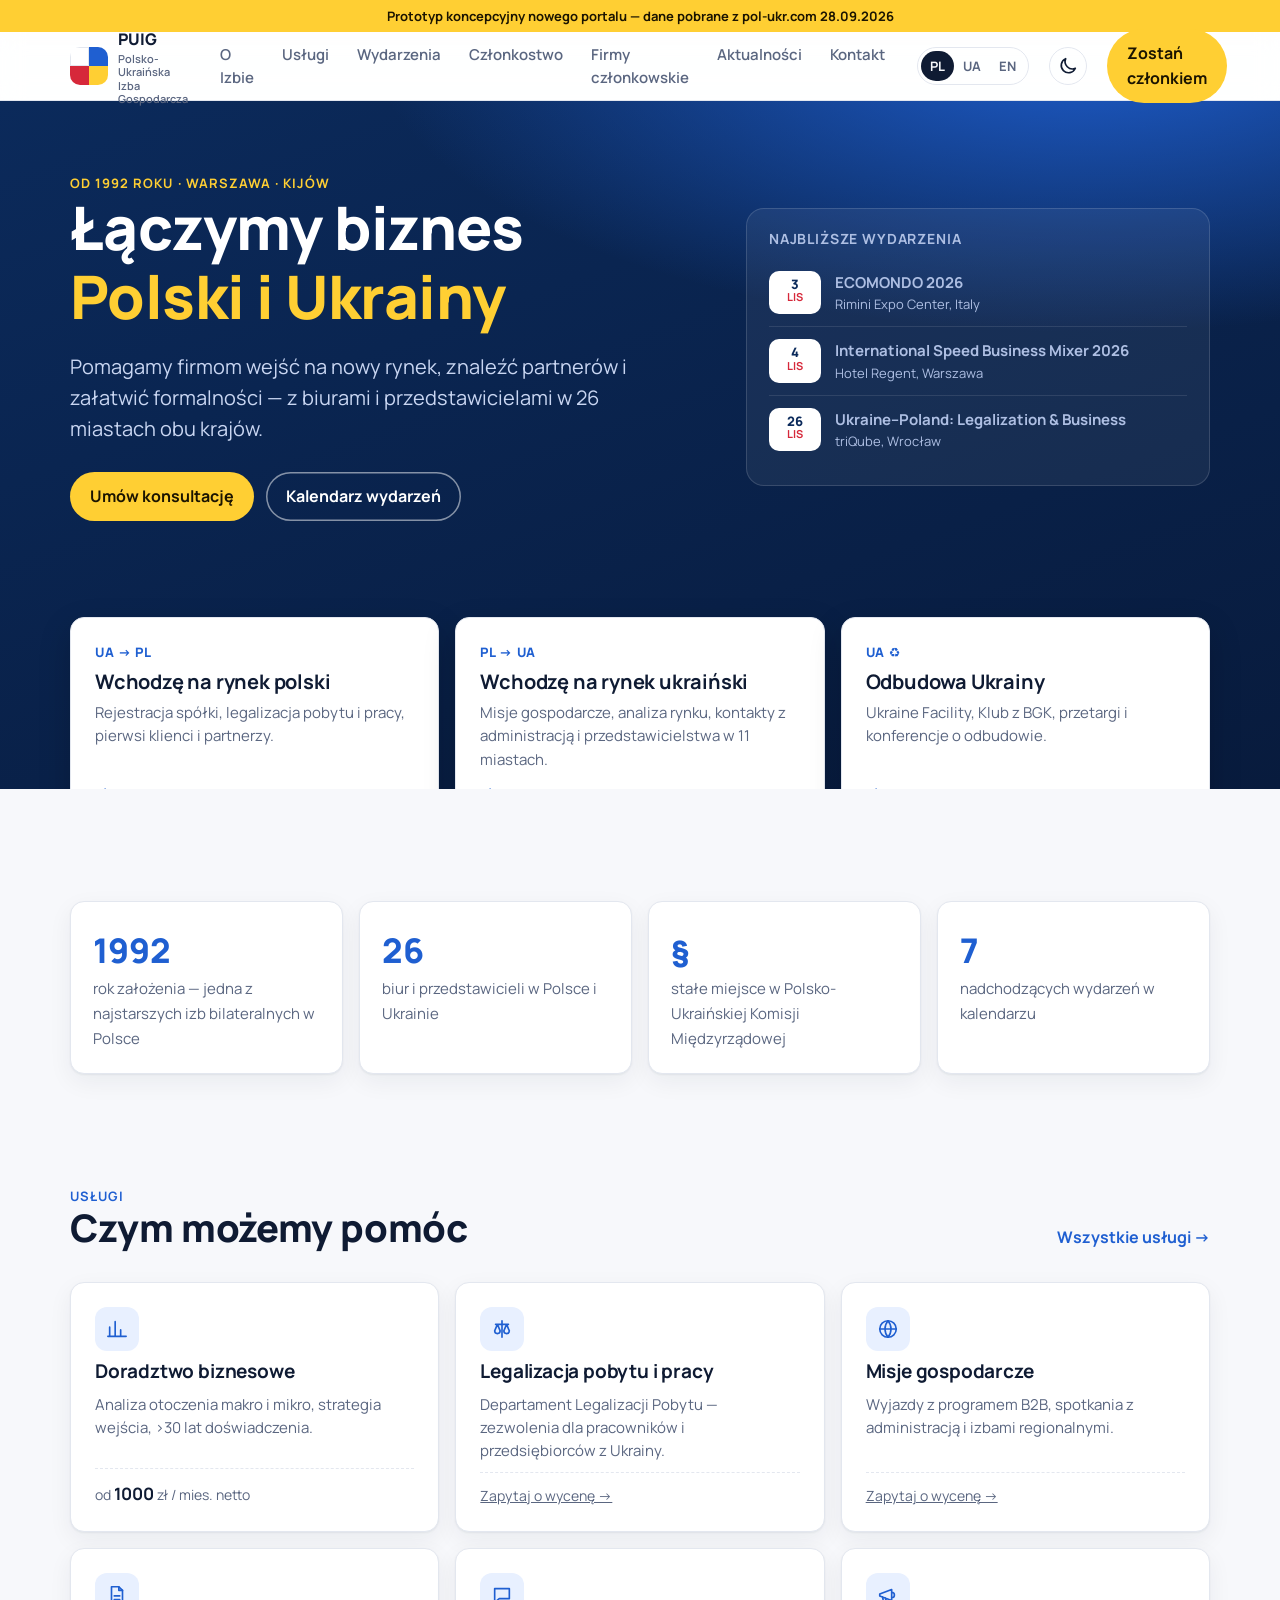
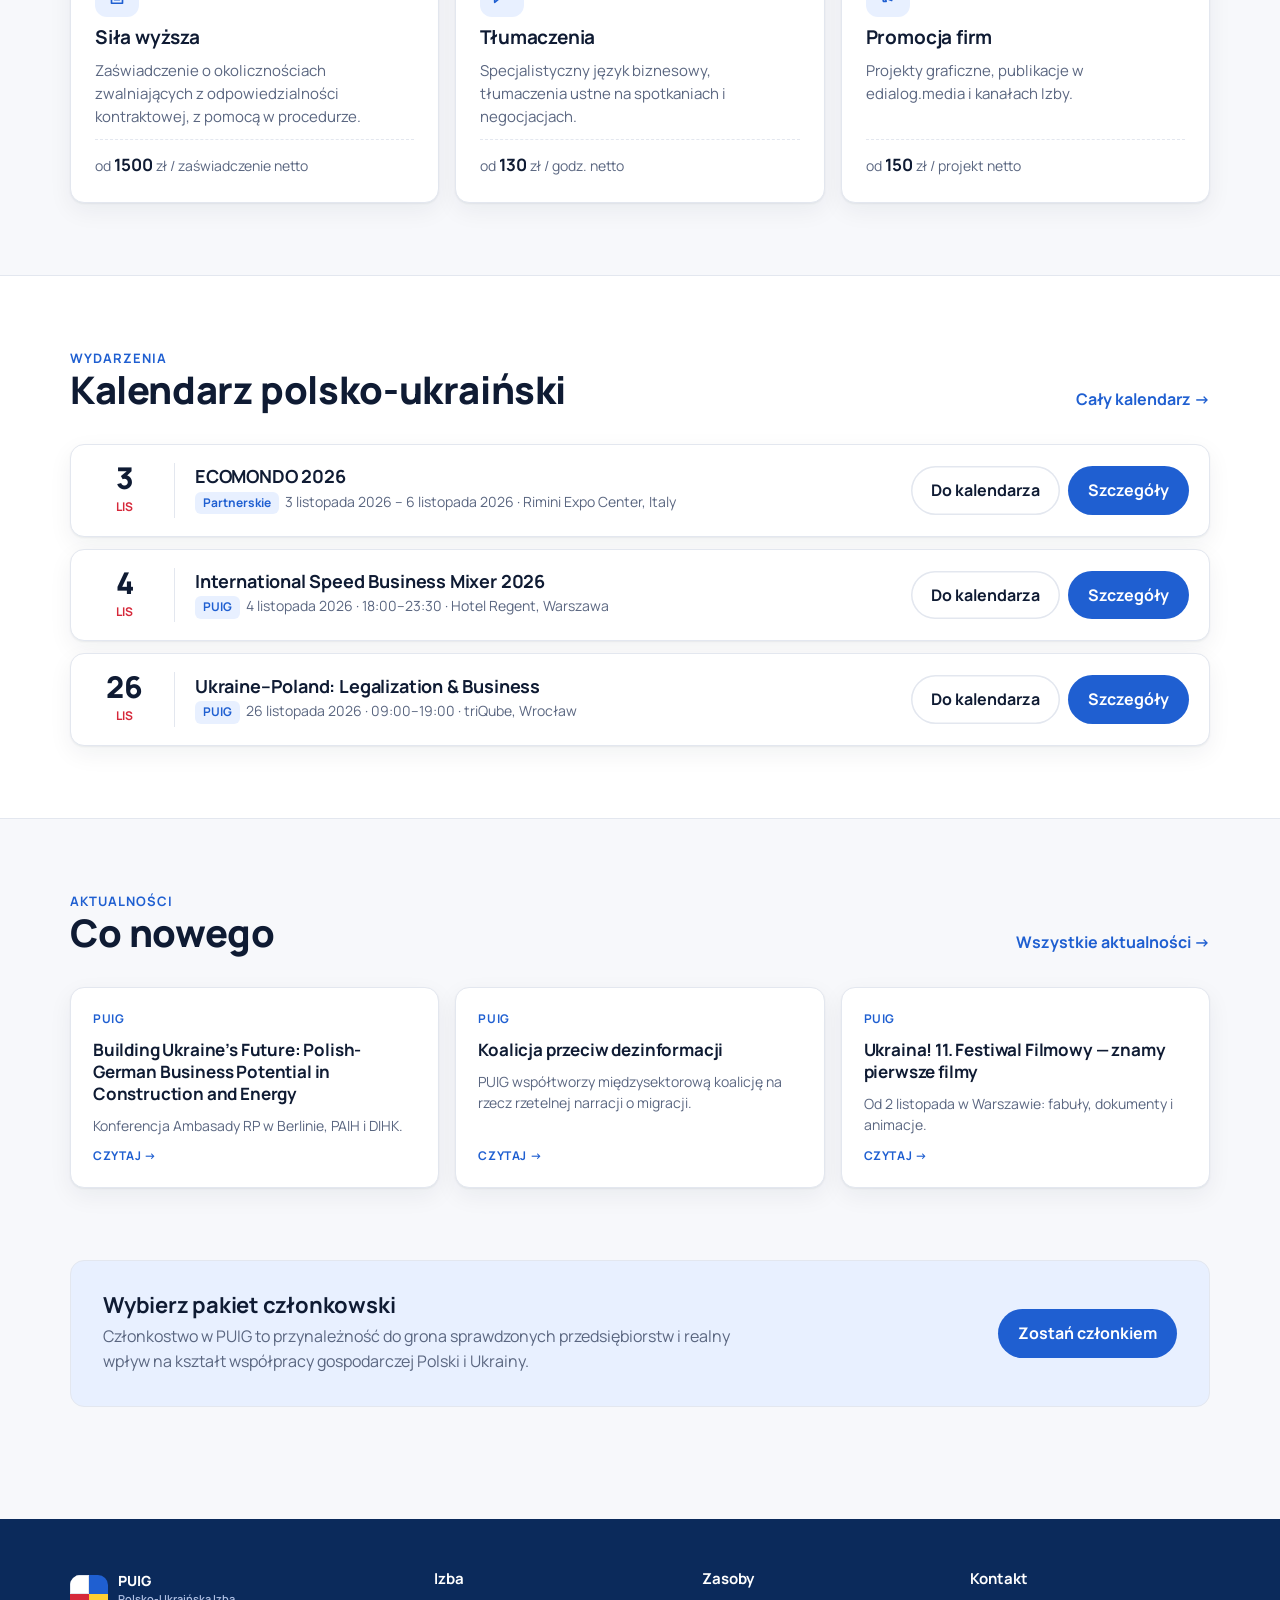
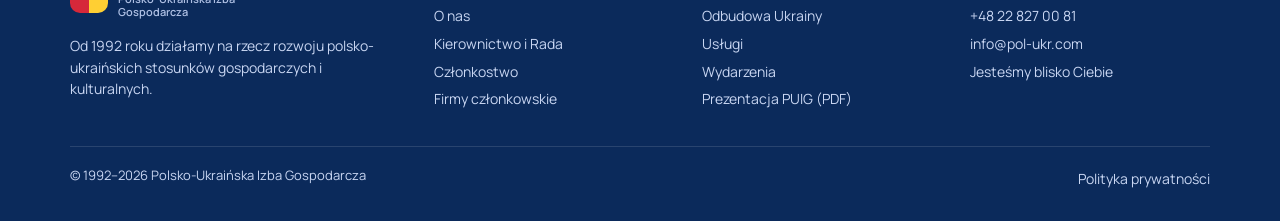
==== index.html @ da151ade "PUIG portal concept: 9 static pages, PL/UA/EN, light/dark theme Co-Authored-By: Claude Opus 5.5 <nor" ====
<!doctype html>
<html lang="pl">
<head>
<meta charset="utf-8">
<meta name="viewport" content="width=device-width, initial-scale=1">
<title>PUIG · Polsko-Ukraińska Izba Gospodarcza</title>
<meta name="description" content="Polsko-Ukraińska Izba Gospodarcza — od 1992 roku wspieramy firmy wchodzące na rynek polski i ukraiński.">
<script>try{var t=localStorage.getItem("puig-theme");if(t==="light"||t==="dark")document.documentElement.dataset.theme=t}catch(e){}</script>
<link rel="preconnect" href="https://fonts.googleapis.com">
<link rel="preconnect" href="https://fonts.gstatic.com" crossorigin>
<link href="https://fonts.googleapis.com/css2?family=Manrope:wght@400;500;600;700;800&display=swap" rel="stylesheet">
<link rel="stylesheet" href="assets/style.css">
</head>
<body data-page="index">
<div id="hdr"></div>
<main id="top">

<section class="hero"><div class="wrap">
  <div class="hero-grid">
    <div>
      <div class="eyebrow" style="color:var(--gold)" data-i="heroEyebrow"></div>
      <h1 data-i-html="heroTitle"></h1>
      <p class="lead" data-i="heroLead"></p>
      <div class="hero-ctas"><a href="kontakt.html" class="btn btn-gold" data-i="heroCta1"></a><a href="wydarzenia.html" class="btn btn-ghost" data-i="heroCta2"></a></div>
    </div>
    <div class="hero-card"><h3 data-i="nextEvents"></h3><div id="heroEvents"></div></div>
  </div>
  <div class="paths" id="paths"></div>
</div></section>
<section class="stats"><div class="wrap stat-row">
  <div class="card stat"><b>1992</b><span data-i="st1"></span></div>
  <div class="card stat"><b>26</b><span data-i="st2"></span></div>
  <div class="card stat"><b>§</b><span data-i="st3"></span></div>
  <div class="card stat"><b id="evCount">7</b><span data-i="st4"></span></div>
</div></section>
<section><div class="wrap"><div class="sec-head"><div><div class="eyebrow" data-i="nServices"></div><h2 data-i="svcTitle"></h2></div><a class="more-link" href="uslugi.html" data-i="allServices"></a></div><div class="svc-grid" id="svcGrid" data-limit="6"></div></div></section>
<section style="background:var(--surface);border-block:1px solid var(--line)"><div class="wrap"><div class="sec-head"><div><div class="eyebrow" data-i="nEvents"></div><h2 data-i="evTitle"></h2></div><a class="more-link" href="wydarzenia.html" data-i="allEvents"></a></div><div class="ev-list" id="evList" data-limit="3"></div></div></section>
<section><div class="wrap"><div class="sec-head"><div><div class="eyebrow" data-i="nNews"></div><h2 data-i="newsTitle"></h2></div><a class="more-link" href="aktualnosci.html" data-i="allNews"></a></div><div class="news-grid" id="newsGrid" data-limit="3"></div></div></section>
<section style="padding-top:0"><div class="wrap"><div class="band"><div><h3 data-i="memTitle"></h3><p data-i="memPageLead"></p></div><a class="btn btn-blue" href="czlonkostwo.html" data-i="ctaJoin"></a></div></div></section>
</main>
<div id="ftr"></div>
<script src="assets/data.js"></script>
<script src="assets/app.js"></script>
</body>
</html>
---- assets/style.css ----
:root{
  --bg:#f7f8fb; --surface:#fff; --ink:#0f1b33; --muted:#5a6680; --line:#e3e7ef;
  --navy:#0b2a5b; --blue:#1f5fd1; --sky:#e8f0ff; --gold:#ffcf33; --gold-ink:#5c4700; --red:#d6283a;
  --radius:14px; --shadow:0 1px 2px rgba(15,27,51,.06),0 8px 24px rgba(15,27,51,.06);
}
@media (prefers-color-scheme:dark){:root:not([data-theme="light"]){
  --bg:#0b1220; --surface:#121b2e; --ink:#e8edf7; --muted:#9aa6bf; --line:#23304a;
  --navy:#0a1a38; --blue:#6a9cff; --sky:#17243d; --gold:#ffd54d; --gold-ink:#ffe59a; --red:#ff6b7a;
  --shadow:0 1px 2px rgba(0,0,0,.3),0 8px 24px rgba(0,0,0,.25);}}
:root[data-theme="dark"]{
  --bg:#0b1220; --surface:#121b2e; --ink:#e8edf7; --muted:#9aa6bf; --line:#23304a;
  --navy:#0a1a38; --blue:#6a9cff; --sky:#17243d; --gold:#ffd54d; --gold-ink:#ffe59a; --red:#ff6b7a;
  --shadow:0 1px 2px rgba(0,0,0,.3),0 8px 24px rgba(0,0,0,.25);}
*{box-sizing:border-box}
html{scroll-behavior:smooth;scroll-padding-top:80px}
body{margin:0;font:16px/1.55 Manrope,system-ui,sans-serif;color:var(--ink);background:var(--bg);-webkit-font-smoothing:antialiased}
a{color:inherit}
img{max-width:100%}
.wrap{max-width:1180px;margin:0 auto;padding:0 20px}
.btn{display:inline-flex;align-items:center;gap:8px;padding:12px 20px;border-radius:999px;font-weight:700;text-decoration:none;border:0;cursor:pointer;font:inherit;font-weight:700;transition:transform .15s,background .15s}
.btn:hover{transform:translateY(-1px)}
.btn-gold{background:var(--gold);color:#1b1400}
.btn-ghost{background:transparent;color:#fff;box-shadow:inset 0 0 0 1.5px rgba(255,255,255,.5)}
.btn-blue{background:var(--blue);color:#fff}
.btn-line{background:transparent;color:var(--ink);box-shadow:inset 0 0 0 1.5px var(--line)}
.eyebrow{font-size:13px;font-weight:700;letter-spacing:.08em;text-transform:uppercase;color:var(--blue)}
h1,h2,h3{line-height:1.15;margin:0;letter-spacing:-.01em}
h2{font-size:clamp(26px,3.4vw,38px);font-weight:800}
section{padding:72px 0}
.sec-head{display:flex;justify-content:space-between;align-items:end;gap:20px;margin-bottom:32px;flex-wrap:wrap}
.sec-head p{margin:8px 0 0;color:var(--muted);max-width:620px}
.card{background:var(--surface);border:1px solid var(--line);border-radius:var(--radius);box-shadow:var(--shadow)}
.chip{display:inline-block;padding:6px 12px;border-radius:999px;border:1px solid var(--line);background:var(--surface);font-size:14px;font-weight:600;cursor:pointer;color:var(--ink)}
.chip[aria-pressed="true"]{background:var(--ink);color:var(--bg);border-color:var(--ink)}

/* header */
header{position:sticky;top:0;z-index:50;background:color-mix(in srgb,var(--surface) 88%,transparent);backdrop-filter:blur(12px);border-bottom:1px solid var(--line)}
.hdr{display:flex;align-items:center;gap:20px;height:68px}
.logo{display:flex;align-items:center;gap:10px;text-decoration:none;font-weight:800}
.logo-mark{width:38px;height:38px;border-radius:10px;overflow:hidden;display:grid;grid-template:1fr 1fr/1fr 1fr;flex:none}
.logo-mark i:nth-child(1){background:#fff;border:1px solid var(--line)}.logo-mark i:nth-child(2){background:#1f5fd1}
.logo-mark i:nth-child(3){background:#d6283a}.logo-mark i:nth-child(4){background:#ffcf33}
.logo small{display:block;font-weight:600;font-size:11px;color:var(--muted);line-height:1.2;max-width:170px}
nav.main{display:flex;gap:4px;margin-left:auto}
nav.main a{padding:8px 12px;border-radius:8px;text-decoration:none;font-weight:600;font-size:15px;color:var(--muted)}
nav.main a:hover{color:var(--ink);background:var(--sky)}
.langs{display:flex;border:1px solid var(--line);border-radius:999px;padding:3px}
.langs button{border:0;background:none;font:inherit;font-size:13px;font-weight:700;padding:5px 9px;border-radius:999px;cursor:pointer;color:var(--muted)}
.langs button[aria-pressed="true"]{background:var(--ink);color:var(--bg)}
.theme-btn{flex:none;background:none;border:1px solid var(--line);border-radius:999px;width:38px;height:38px;cursor:pointer;color:var(--ink);display:grid;place-items:center}
.theme-btn:hover{background:var(--sky)}
.menu-btn{display:none;margin-left:auto;background:none;border:1px solid var(--line);border-radius:10px;width:42px;height:42px;cursor:pointer;color:var(--ink);font-size:20px}
@media (max-width:1180px){
  nav.main{display:none;position:absolute;top:68px;left:0;right:0;flex-direction:column;background:var(--surface);padding:12px 16px 20px;border-bottom:1px solid var(--line)}
  nav.main.open{display:flex}
  .menu-btn{display:block}
  .hdr .btn-gold{display:none}
}
@media (max-width:520px){.hdr .logo small{display:none}}

/* hero */
.hero{background:radial-gradient(1200px 500px at 85% -10%,#1f5fd1 0,transparent 60%),linear-gradient(160deg,#0b2a5b,#081b3d);color:#fff;padding:72px 0 0;overflow:hidden}
.hero-grid{display:grid;grid-template-columns:1.15fr .85fr;gap:48px;align-items:center}
.hero h1{font-size:clamp(34px,5.2vw,60px);font-weight:800}
.hero h1 em{font-style:normal;color:var(--gold)}
.hero p.lead{font-size:clamp(17px,1.6vw,20px);color:#c9d6f2;margin:20px 0 28px;max-width:560px}
.hero-ctas{display:flex;gap:12px;flex-wrap:wrap}
.hero-card{background:rgba(255,255,255,.06);border:1px solid rgba(255,255,255,.14);border-radius:18px;padding:22px}
.hero-card h3{font-size:14px;letter-spacing:.06em;text-transform:uppercase;color:#aebfe3;margin-bottom:12px}
.next-ev{display:flex;gap:14px;padding:12px 0;border-top:1px solid rgba(255,255,255,.1);text-decoration:none}
.next-ev:first-of-type{border-top:0}
.next-ev .d{flex:none;width:52px;text-align:center;background:#fff;color:var(--navy);border-radius:10px;padding:6px 0;font-weight:800;line-height:1.1}
.next-ev .d small{display:block;font-size:11px;font-weight:700;text-transform:uppercase;color:var(--red)}
.next-ev b{display:block;font-size:15px}.next-ev span{font-size:13px;color:#aebfe3}
.paths{display:grid;grid-template-columns:repeat(3,1fr);gap:16px;margin-top:56px;transform:translateY(40px)}
.path{background:var(--surface);color:var(--ink);border-radius:var(--radius);padding:24px;text-decoration:none;box-shadow:0 12px 32px rgba(0,0,0,.18);display:flex;flex-direction:column;gap:8px;border:1px solid var(--line);transition:transform .15s}
.path:hover{transform:translateY(-3px)}
.path .flag{font-size:13px;font-weight:800;color:var(--blue);letter-spacing:.05em}
.path h3{font-size:20px}.path p{margin:0;color:var(--muted);font-size:15px}
.path .go{margin-top:auto;font-weight:700;color:var(--blue)}
@media (max-width:900px){.hero-grid{grid-template-columns:1fr}.paths{grid-template-columns:1fr;transform:translateY(32px)}}

/* stats */
.stats{padding-top:112px;padding-bottom:40px}
.stat-row{display:grid;grid-template-columns:repeat(4,1fr);gap:16px}
.stat{padding:22px}
.stat b{display:block;font-size:34px;font-weight:800;color:var(--blue)}
.stat span{color:var(--muted);font-size:15px}
@media (max-width:800px){.stat-row{grid-template-columns:1fr 1fr}}

/* services */
.svc-grid{display:grid;grid-template-columns:repeat(3,1fr);gap:16px}
.svc{padding:24px;display:flex;flex-direction:column;gap:10px}
.svc .ico{width:44px;height:44px;border-radius:12px;background:var(--sky);display:grid;place-items:center;color:var(--blue)}
.svc h3{font-size:19px}.svc p{margin:0;color:var(--muted);font-size:15px}
.svc .price{margin-top:auto;padding-top:12px;border-top:1px dashed var(--line);font-size:14px;color:var(--muted)}
.svc .price b{color:var(--ink);font-size:17px}
@media (max-width:900px){.svc-grid{grid-template-columns:1fr 1fr}}
@media (max-width:600px){.svc-grid{grid-template-columns:1fr}}

/* events */
.ev-list{display:grid;gap:12px}
.ev{display:grid;grid-template-columns:84px 1fr auto;gap:20px;align-items:center;padding:18px 20px}
.ev .date{text-align:center;border-right:1px solid var(--line);padding-right:16px}
.ev .date b{display:block;font-size:30px;font-weight:800;line-height:1}
.ev .date small{font-size:12px;font-weight:700;text-transform:uppercase;color:var(--red)}
.ev h3{font-size:18px;margin-bottom:4px}
.ev .meta{color:var(--muted);font-size:14px}
.ev .tag{display:inline-block;font-size:12px;font-weight:700;padding:2px 8px;border-radius:6px;background:var(--sky);color:var(--blue);margin-right:6px}
.ev .acts{display:flex;gap:8px}
@media (max-width:700px){.ev{grid-template-columns:64px 1fr}.ev .acts{grid-column:1/-1}}

/* membership */
.mem-grid{display:grid;grid-template-columns:repeat(3,1fr);gap:16px;align-items:stretch}
.pkg{padding:28px;display:flex;flex-direction:column;gap:12px;position:relative}
.pkg.hl{border:2px solid var(--blue)}
.pkg .badge{position:absolute;top:-12px;left:24px;background:var(--blue);color:#fff;font-size:12px;font-weight:700;padding:4px 10px;border-radius:999px}
.pkg h3{font-size:22px}
.pkg .amt{font-size:30px;font-weight:800}.pkg .amt small{font-size:15px;color:var(--muted);font-weight:600}
.pkg ul{margin:0;padding-left:18px;color:var(--muted);font-size:15px}
.pkg select{font:inherit;padding:10px;border-radius:10px;border:1px solid var(--line);background:var(--surface);color:var(--ink)}
.pkg .btn{margin-top:auto;justify-content:center}
.steps{display:grid;grid-template-columns:repeat(3,1fr);gap:16px;margin-top:24px}
.step{padding:18px 20px;display:flex;gap:14px;align-items:flex-start}
.step .n{flex:none;width:32px;height:32px;border-radius:50%;background:var(--gold);color:#1b1400;display:grid;place-items:center;font-weight:800}
.step p{margin:0;font-size:15px}
@media (max-width:900px){.mem-grid,.steps{grid-template-columns:1fr}}

/* members */
.dir-tools{display:flex;gap:12px;flex-wrap:wrap;margin-bottom:16px}
.search{flex:1;min-width:220px;padding:12px 16px;border-radius:999px;border:1px solid var(--line);background:var(--surface);font:inherit;color:var(--ink)}
.chips{display:flex;gap:8px;flex-wrap:wrap;margin-bottom:20px}
.dir{display:grid;grid-template-columns:repeat(4,1fr);gap:12px}
.mem{padding:16px;display:flex;gap:12px;align-items:center}
.mem .av{flex:none;width:42px;height:42px;border-radius:10px;display:grid;place-items:center;font-weight:800;color:#fff}
.mem b{display:block;font-size:15px;line-height:1.25}.mem span{font-size:13px;color:var(--muted)}
.dir-empty{color:var(--muted);padding:20px 0}
@media (max-width:1000px){.dir{grid-template-columns:repeat(2,1fr)}}
@media (max-width:560px){.dir{grid-template-columns:1fr}}

/* news */
.tabs{display:flex;gap:8px}
.news-grid{display:grid;grid-template-columns:repeat(3,1fr);gap:16px}
.news{padding:22px;display:flex;flex-direction:column;gap:10px;text-decoration:none}
.news .src{font-size:12px;font-weight:700;color:var(--blue);text-transform:uppercase;letter-spacing:.05em}
.news h3{font-size:17px;line-height:1.3}.news p{margin:0;color:var(--muted);font-size:14px}
.news:hover h3{color:var(--blue)}
@media (max-width:900px){.news-grid{grid-template-columns:1fr 1fr}}
@media (max-width:600px){.news-grid{grid-template-columns:1fr}}

/* offices */
.off-wrap{display:grid;grid-template-columns:320px 1fr;gap:20px}
.off-list{padding:10px;max-height:460px;overflow:auto}
.off-list button{display:flex;justify-content:space-between;width:100%;text-align:left;border:0;background:none;font:inherit;padding:10px 12px;border-radius:10px;cursor:pointer;color:var(--ink)}
.off-list button:hover{background:var(--sky)}
.off-list button[aria-selected="true"]{background:var(--ink);color:var(--bg)}
.off-list small{color:inherit;opacity:.6;font-weight:700}
.off-detail{padding:28px}
.off-detail h3{font-size:24px;margin-bottom:6px}
.off-detail .role{color:var(--muted);margin-bottom:18px}
.off-detail dl{display:grid;grid-template-columns:110px 1fr;gap:10px 16px;margin:0}
.off-detail dt{color:var(--muted);font-size:14px}.off-detail dd{margin:0;font-weight:600}
@media (max-width:800px){.off-wrap{grid-template-columns:1fr}.off-list{max-height:240px}}

/* contact */
.contact-grid{display:grid;grid-template-columns:1fr 1fr;gap:20px}
form.card{padding:28px;display:grid;gap:14px}
label{font-size:14px;font-weight:700;display:grid;gap:6px}
input,textarea,select{font:inherit;padding:12px 14px;border-radius:10px;border:1px solid var(--line);background:var(--bg);color:var(--ink)}
textarea{min-height:120px;resize:vertical}
.cause{padding:28px;background:linear-gradient(135deg,#0057b7,#0b2a5b);color:#fff;border:0}
.cause h3{font-size:22px;margin-bottom:10px}.cause p{color:#d4e1ff}
@media (max-width:800px){.contact-grid{grid-template-columns:1fr}}

footer{background:var(--navy);color:#c9d6f2;padding:48px 0 28px;margin-top:40px}
.foot{display:grid;grid-template-columns:1.4fr 1fr 1fr 1fr;gap:28px}
footer h4{color:#fff;margin:0 0 12px;font-size:15px}
footer a{display:block;text-decoration:none;padding:3px 0;font-size:14px}footer a:hover{color:#fff}
footer .legal{border-top:1px solid rgba(255,255,255,.12);margin-top:32px;padding-top:18px;font-size:13px;display:flex;justify-content:space-between;gap:12px;flex-wrap:wrap}
@media (max-width:800px){.foot{grid-template-columns:1fr 1fr}}
.proto{background:var(--gold);color:#1b1400;text-align:center;font-size:13px;font-weight:700;padding:6px 12px}
.sr{position:absolute;width:1px;height:1px;overflow:hidden;clip:rect(0 0 0 0)}

/* subpages */
nav.main a[aria-current="page"]{color:var(--ink);background:var(--sky)}
.page-hero{background:radial-gradient(900px 400px at 90% -20%,#1f5fd1 0,transparent 60%),linear-gradient(160deg,#0b2a5b,#081b3d);color:#fff;padding:56px 0 52px}
.page-hero h1{font-size:clamp(30px,4.4vw,48px);font-weight:800;max-width:820px}
.page-hero p{color:#c9d6f2;font-size:clamp(16px,1.5vw,19px);max-width:680px;margin:16px 0 0}
.crumbs{font-size:13px;color:#aebfe3;margin-bottom:14px}.crumbs a{text-decoration:none}.crumbs a:hover{color:#fff}
.more-link{font-weight:700;color:var(--blue);text-decoration:none;white-space:nowrap}
.more-link:hover{text-decoration:underline}
.two-col{display:grid;grid-template-columns:1fr 1fr;gap:20px}
.prose{padding:28px}.prose h3{font-size:20px;margin-bottom:10px}.prose p{margin:0;color:var(--muted)}
.prose ul{margin:0;padding-left:20px;color:var(--muted);display:grid;gap:8px}
.band{padding:32px;display:flex;justify-content:space-between;align-items:center;gap:20px;flex-wrap:wrap;background:var(--sky);border:1px solid var(--line);border-radius:var(--radius)}
.band h3{font-size:22px}.band p{margin:6px 0 0;color:var(--muted);max-width:640px}
.people-group{margin-bottom:28px}.people-group h3{font-size:18px;margin-bottom:12px}
.people{display:grid;grid-template-columns:repeat(auto-fill,minmax(230px,1fr));gap:10px}
.person{display:flex;gap:12px;align-items:center;padding:12px 14px;background:var(--surface);border:1px solid var(--line);border-radius:12px}
.person .av{flex:none;width:40px;height:40px;border-radius:50%;background:var(--sky);color:var(--blue);display:grid;place-items:center;font-weight:800;font-size:14px}
.person b{display:block;font-size:15px}.person small{color:var(--muted);font-size:13px}
.docs{display:flex;gap:10px;flex-wrap:wrap}
.rb-grid{display:grid;grid-template-columns:repeat(2,1fr);gap:16px}
@media (max-width:800px){.two-col,.rb-grid{grid-template-columns:1fr}}
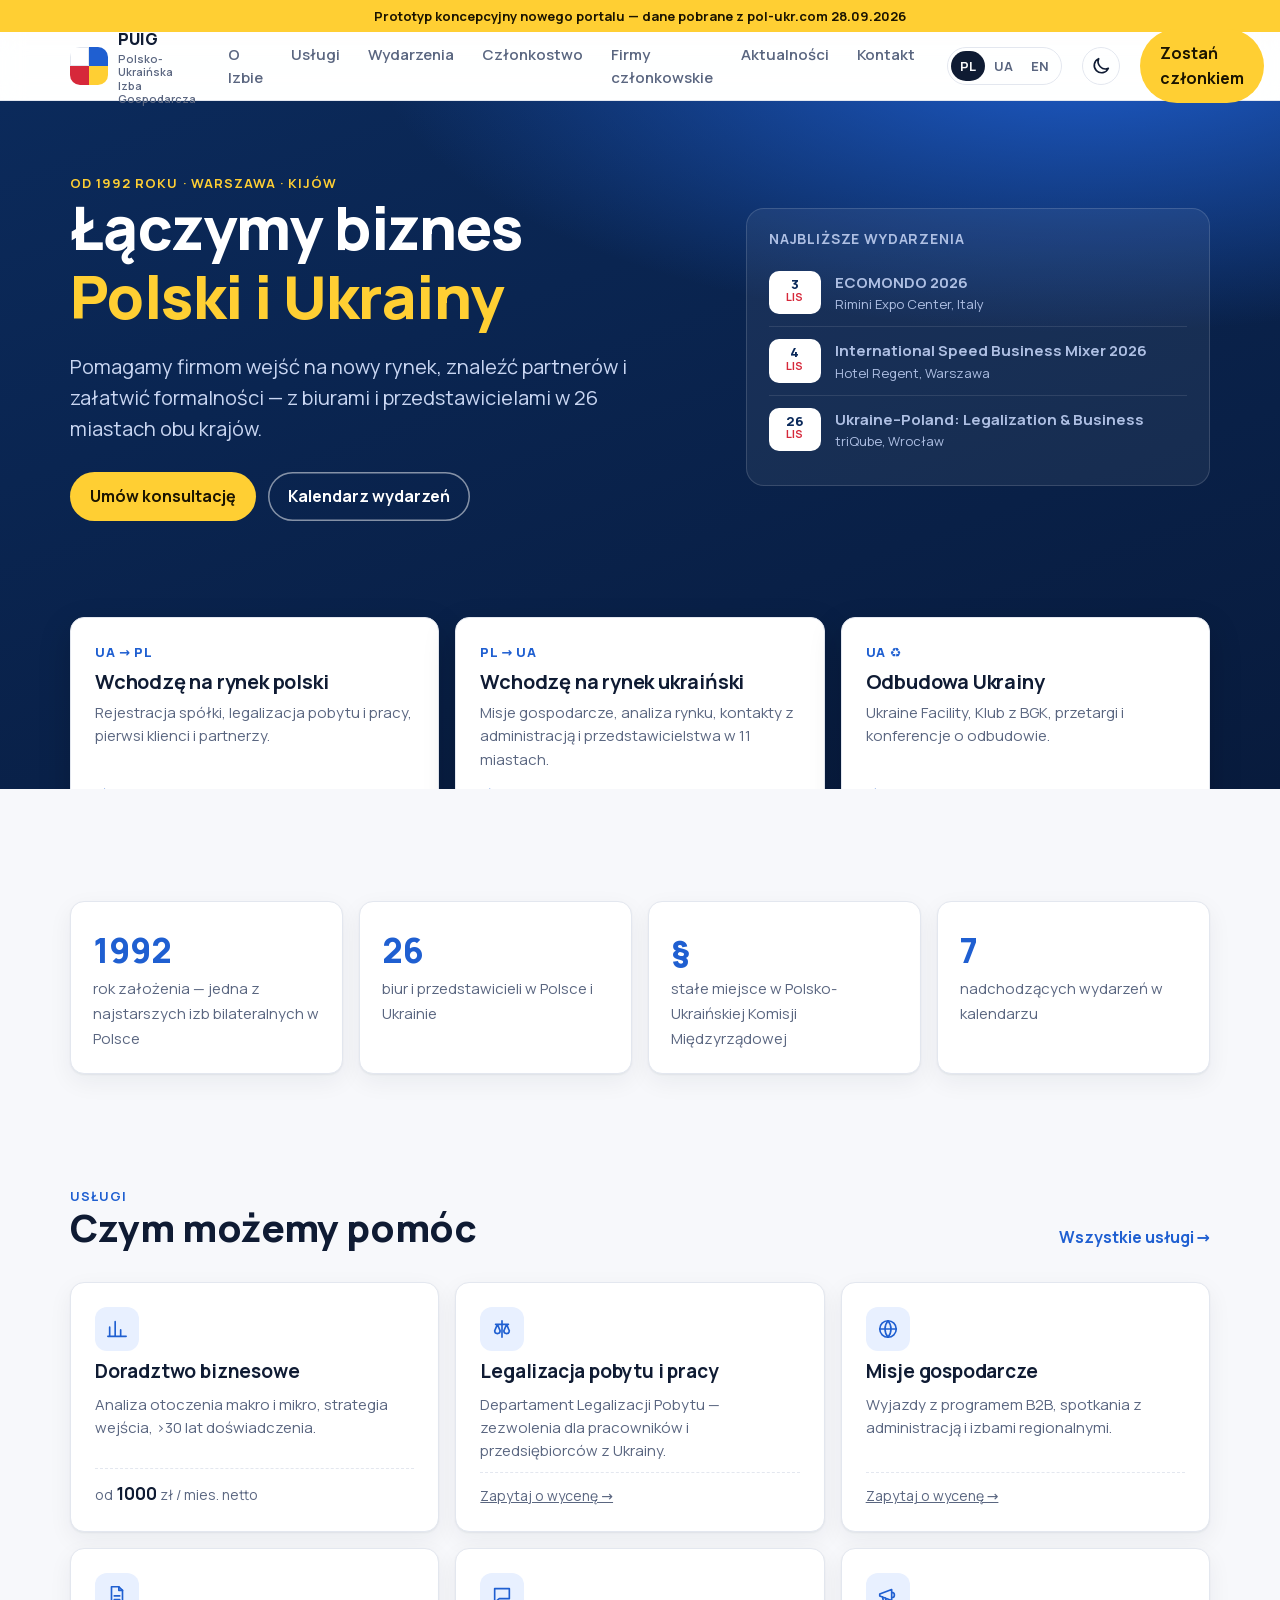
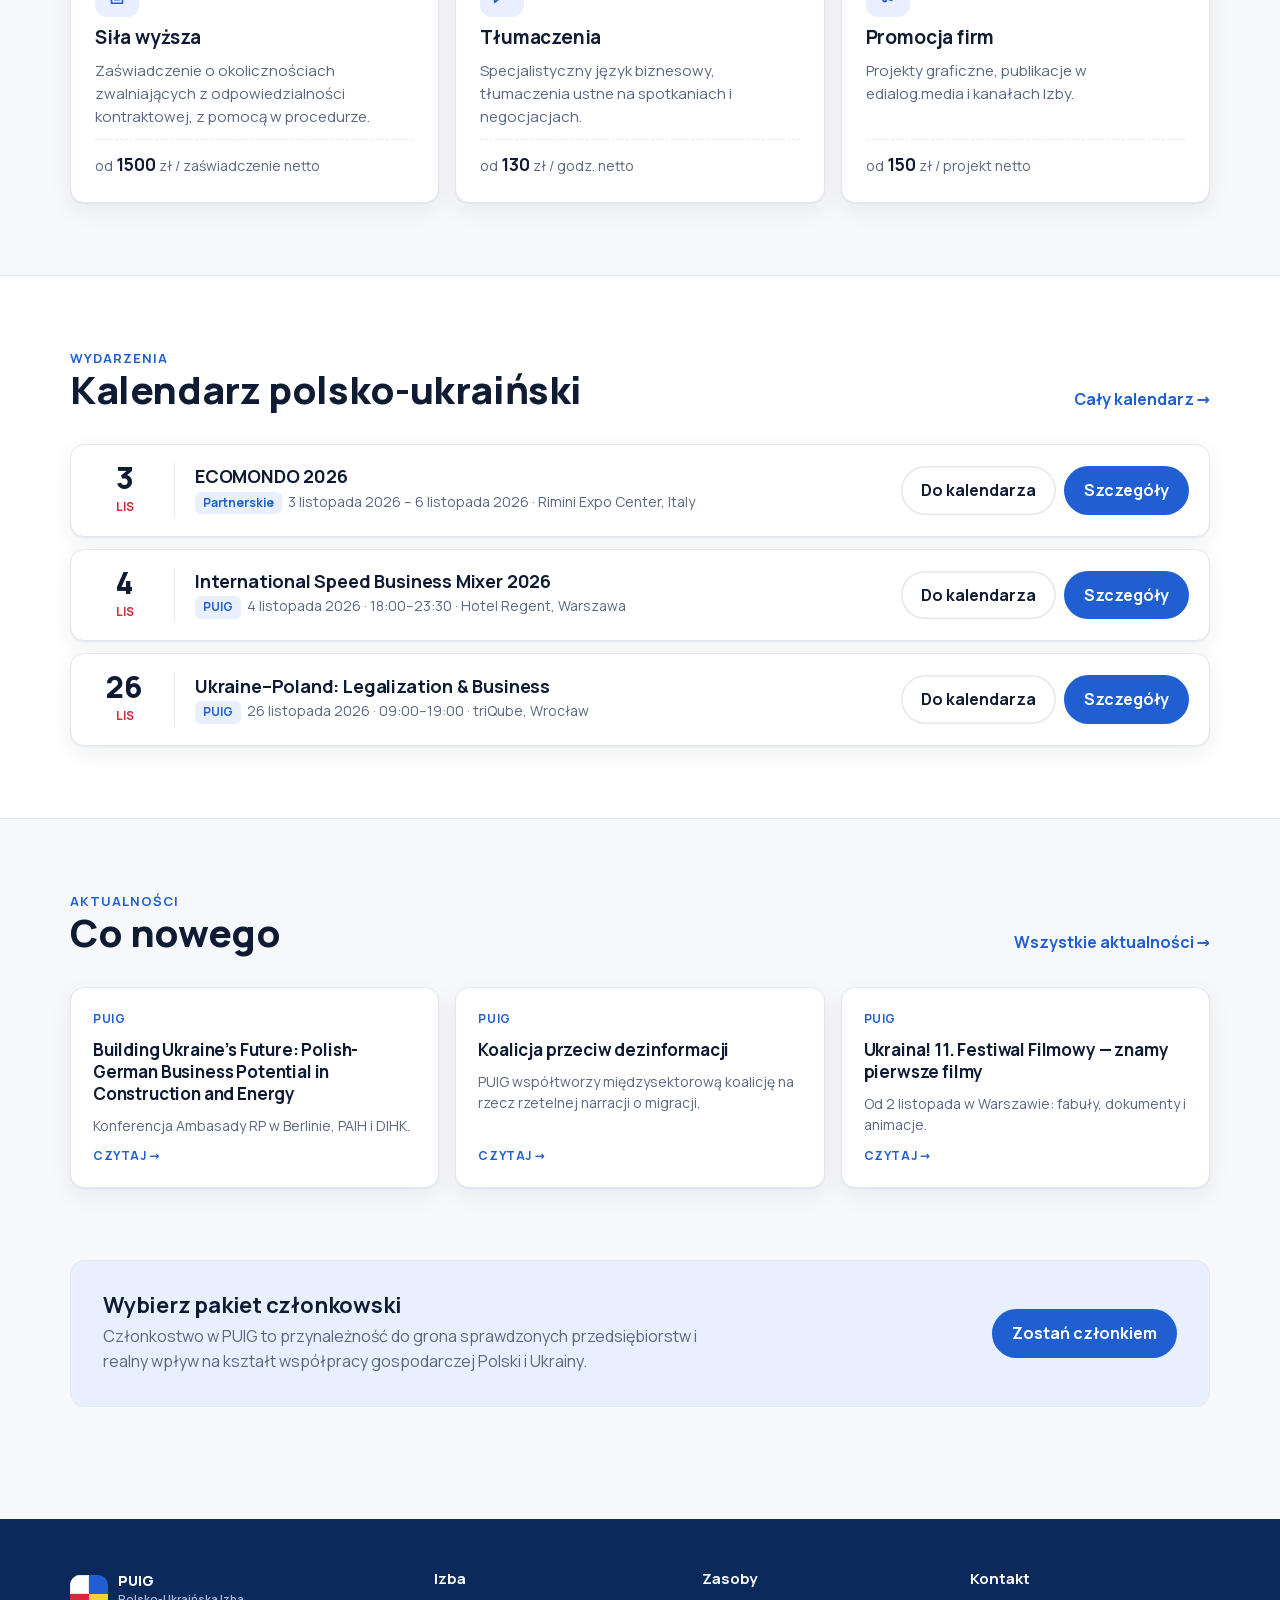
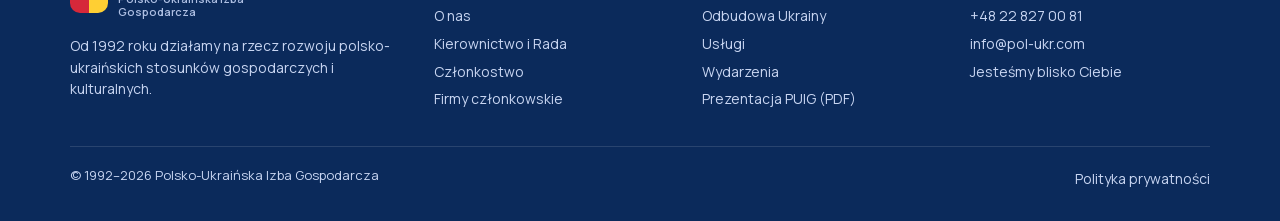
==== commit 32d4f86c: "Fix Polish text jumping on load: self-host Manrope with preload, metric-matched fallback, reveal pag" ====
--- a/index.html
+++ b/index.html
@@ -5,10 +5,10 @@
 <meta name="viewport" content="width=device-width, initial-scale=1">
 <title>PUIG · Polsko-Ukraińska Izba Gospodarcza</title>
 <meta name="description" content="Polsko-Ukraińska Izba Gospodarcza — od 1992 roku wspieramy firmy wchodzące na rynek polski i ukraiński.">
-<script>try{var t=localStorage.getItem("puig-theme");if(t==="light"||t==="dark")document.documentElement.dataset.theme=t}catch(e){}</script>
-<link rel="preconnect" href="https://fonts.googleapis.com">
-<link rel="preconnect" href="https://fonts.gstatic.com" crossorigin>
-<link href="https://fonts.googleapis.com/css2?family=Manrope:wght@400;500;600;700;800&display=swap" rel="stylesheet">
+<script>document.documentElement.classList.add("loading");setTimeout(function(){document.documentElement.classList.remove("loading")},2500);try{var t=localStorage.getItem("puig-theme");if(t==="light"||t==="dark")document.documentElement.dataset.theme=t}catch(e){}</script>
+<link rel="preload" href="assets/fonts/manrope-latin.woff2" as="font" type="font/woff2" crossorigin>
+<link rel="preload" href="assets/fonts/manrope-latin-ext.woff2" as="font" type="font/woff2" crossorigin>
+<link rel="preload" href="assets/fonts/manrope-cyrillic.woff2" as="font" type="font/woff2" crossorigin>
 <link rel="stylesheet" href="assets/style.css">
 </head>
 <body data-page="index">
--- a/assets/style.css
+++ b/assets/style.css
@@ -1,3 +1,13 @@
+@font-face{font-family:"Manrope";font-style:normal;font-weight:400 800;font-display:swap;src:url(fonts/manrope-latin.woff2) format("woff2");
+  unicode-range:U+0000-00FF,U+0131,U+0152-0153,U+02BB-02BC,U+02C6,U+02DA,U+02DC,U+0304,U+0308,U+0329,U+2000-206F,U+20AC,U+2122,U+2191,U+2193,U+2212,U+2215,U+FEFF,U+FFFD}
+@font-face{font-family:"Manrope";font-style:normal;font-weight:400 800;font-display:swap;src:url(fonts/manrope-latin-ext.woff2) format("woff2");
+  unicode-range:U+0100-02BA,U+02BD-02C5,U+02C7-02CC,U+02CE-02D7,U+02DD-02FF,U+1E00-1E9F,U+20A0-20AB,U+20AD-20C0,U+2113,U+2C60-2C7F,U+A720-A7FF}
+@font-face{font-family:"Manrope";font-style:normal;font-weight:400 800;font-display:swap;src:url(fonts/manrope-cyrillic.woff2) format("woff2");
+  unicode-range:U+0301,U+0400-045F,U+0490-0491,U+04B0-04B1,U+2116}
+/* metric-matched fallback so a late font swap doesn't reflow lines */
+@font-face{font-family:"Manrope Fallback";src:local("Arial"),local("Helvetica");size-adjust:101.1%;ascent-override:105.8%;descent-override:29.7%;line-gap-override:0%}
+html.loading body{opacity:0}
+body{transition:opacity .12s ease-out}
 :root{
   --bg:#f7f8fb; --surface:#fff; --ink:#0f1b33; --muted:#5a6680; --line:#e3e7ef;
   --navy:#0b2a5b; --blue:#1f5fd1; --sky:#e8f0ff; --gold:#ffcf33; --gold-ink:#5c4700; --red:#d6283a;
@@ -13,7 +23,7 @@
   --shadow:0 1px 2px rgba(0,0,0,.3),0 8px 24px rgba(0,0,0,.25);}
 *{box-sizing:border-box}
 html{scroll-behavior:smooth;scroll-padding-top:80px}
-body{margin:0;font:16px/1.55 Manrope,system-ui,sans-serif;color:var(--ink);background:var(--bg);-webkit-font-smoothing:antialiased}
+body{margin:0;font:16px/1.55 Manrope,"Manrope Fallback",system-ui,sans-serif;color:var(--ink);background:var(--bg);-webkit-font-smoothing:antialiased}
 a{color:inherit}
 img{max-width:100%}
 .wrap{max-width:1180px;margin:0 auto;padding:0 20px}
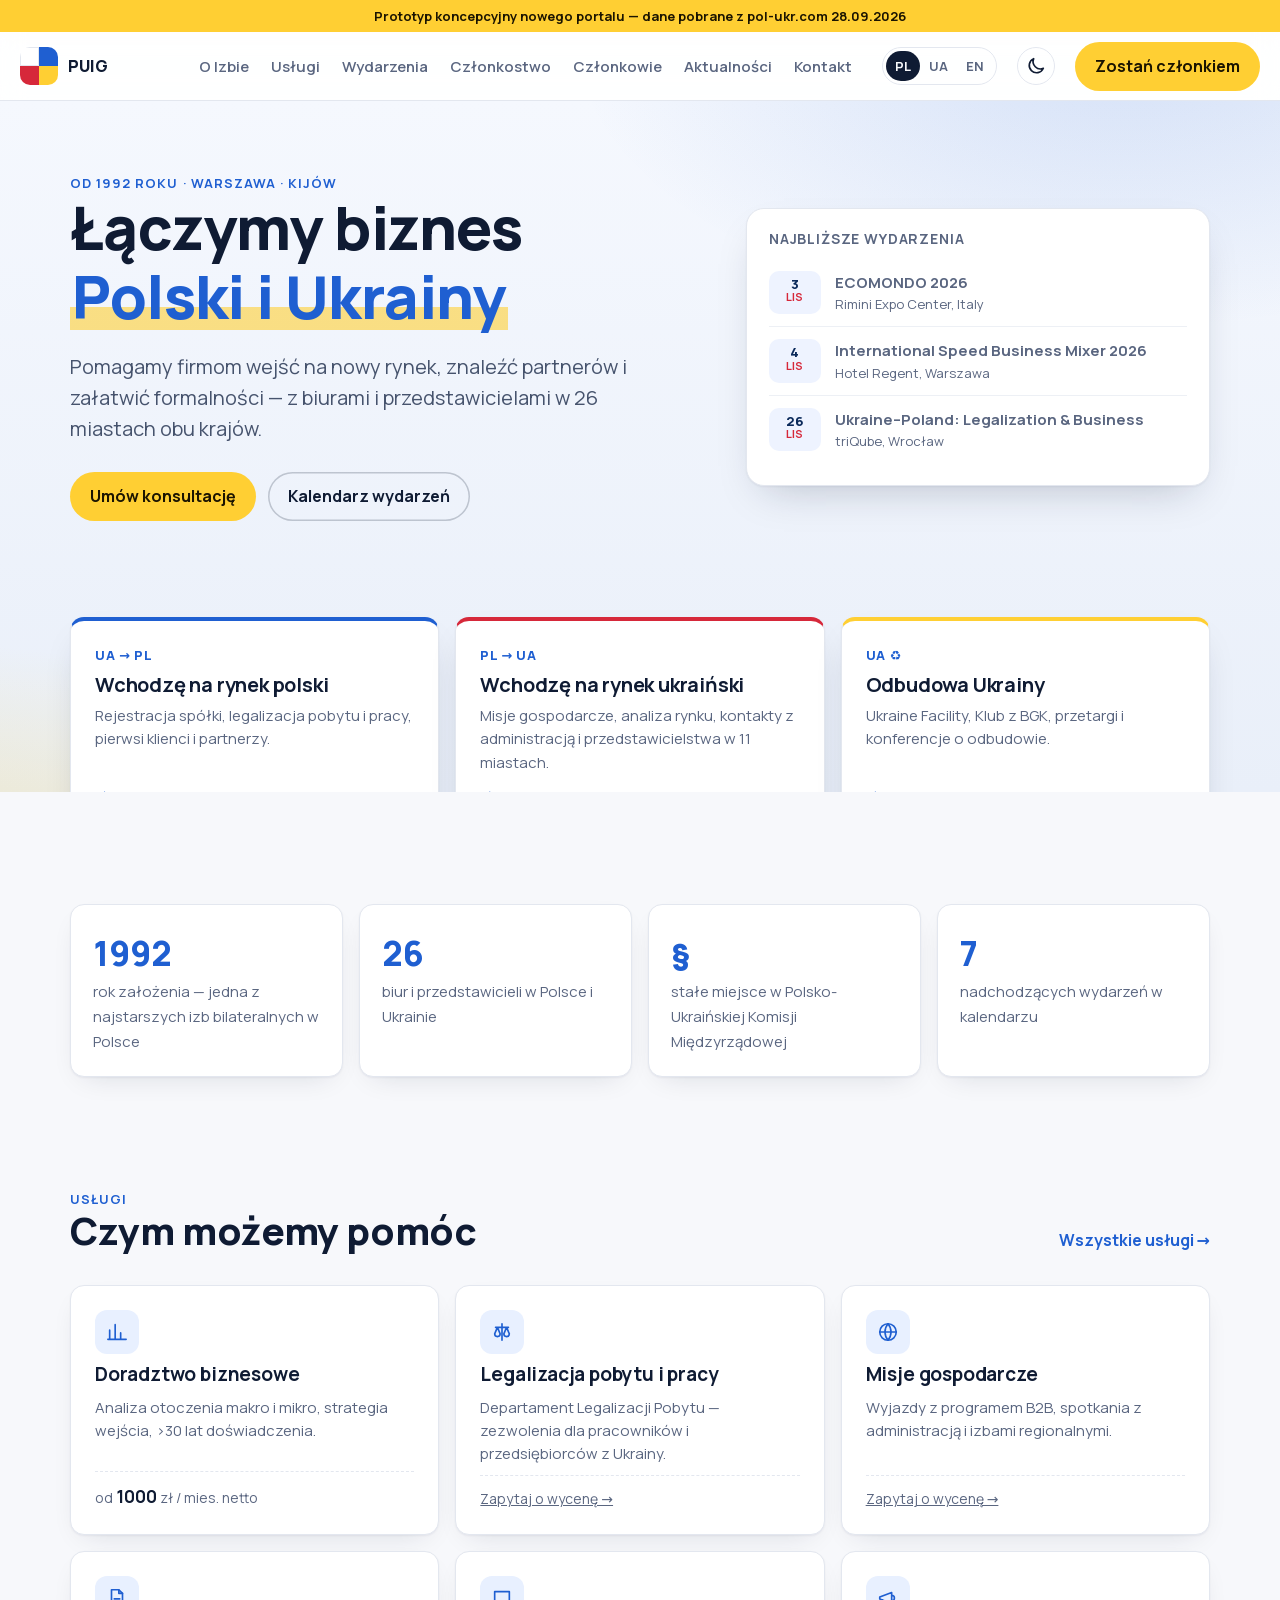
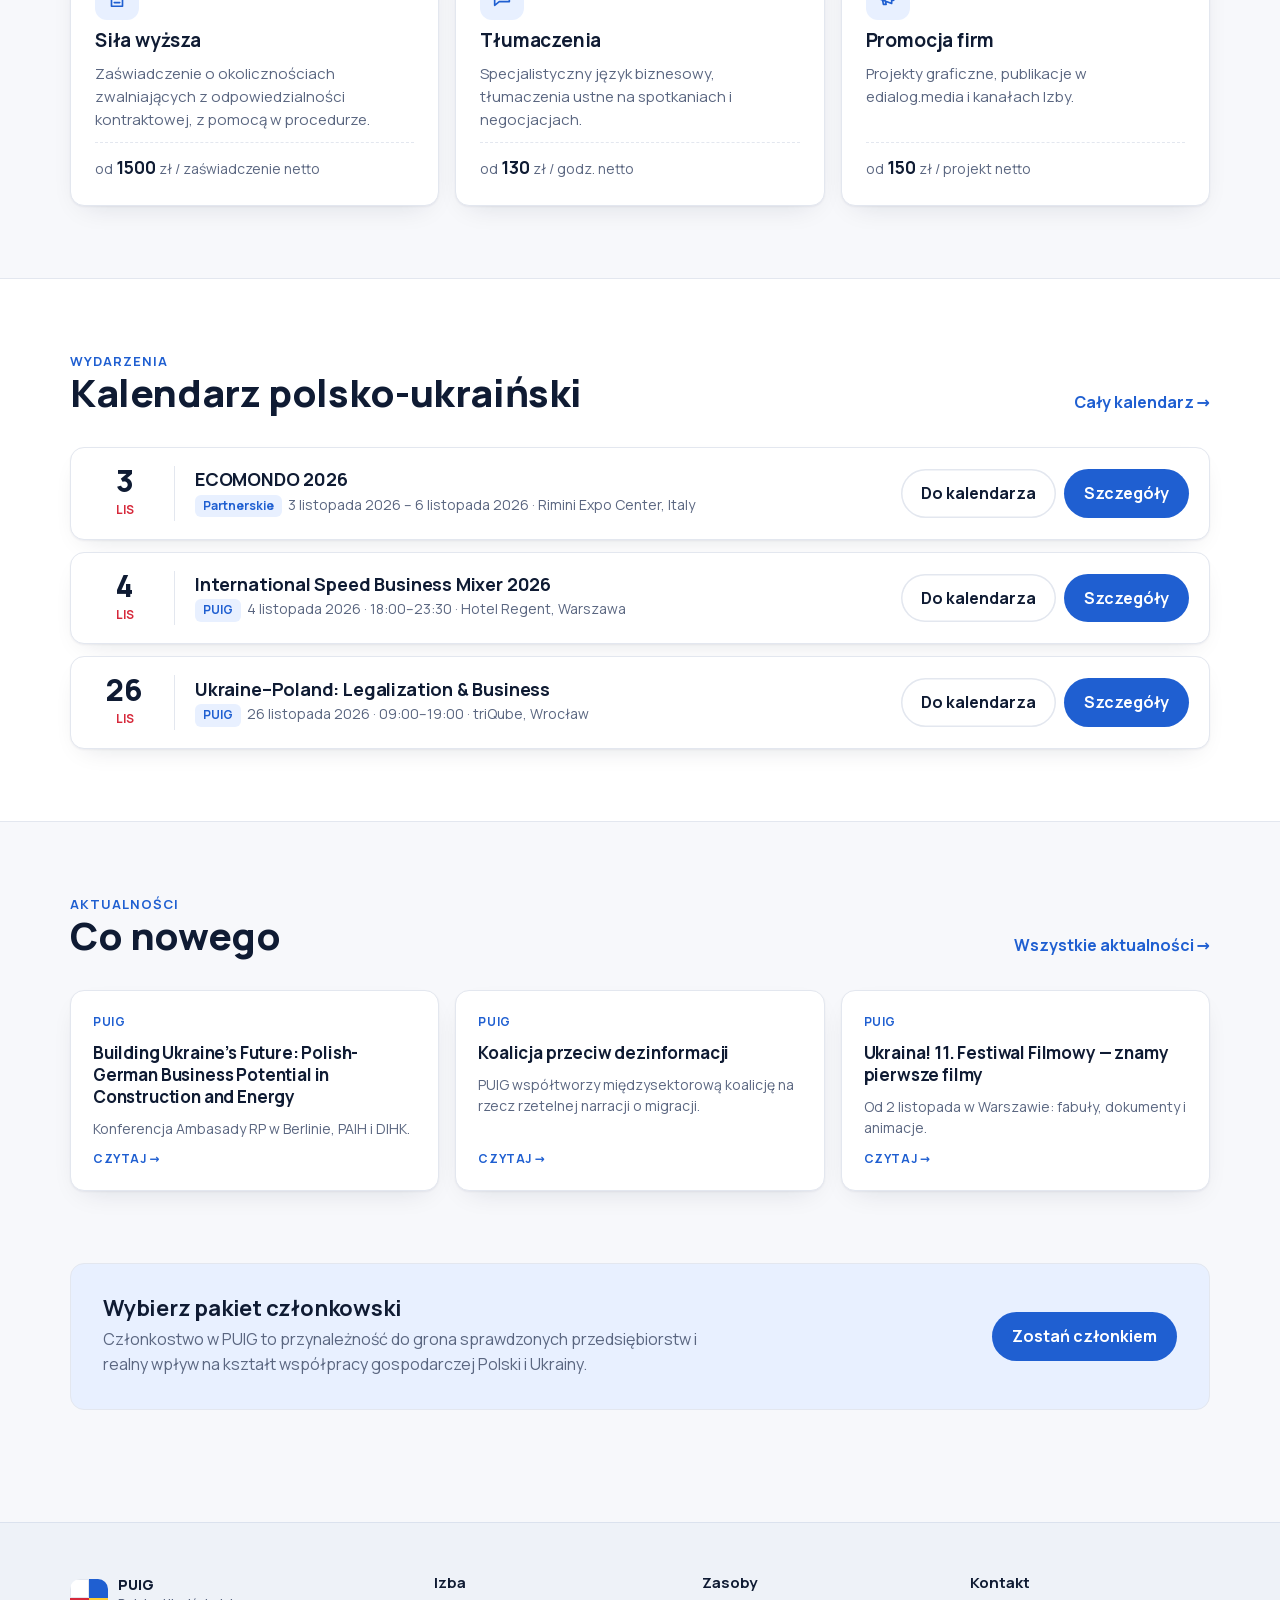
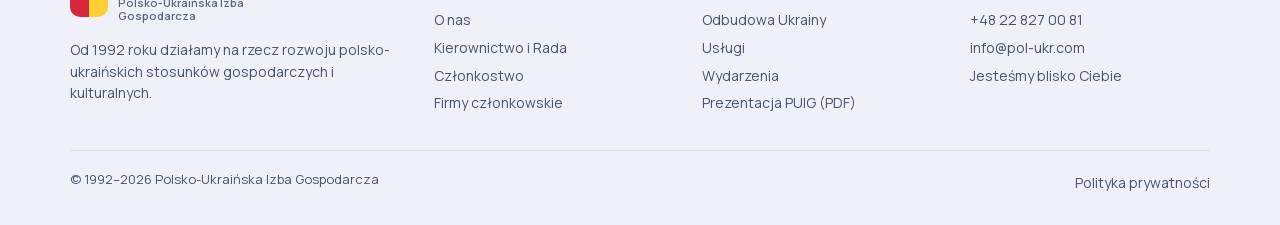
==== commit d18bed7c: "Proper light theme: light hero and page headers, highlighted accent, white event card, light footer;" ====
--- a/index.html
+++ b/index.html
@@ -18,7 +18,7 @@
 <section class="hero"><div class="wrap">
   <div class="hero-grid">
     <div>
-      <div class="eyebrow" style="color:var(--gold)" data-i="heroEyebrow"></div>
+      <div class="eyebrow" data-i="heroEyebrow"></div>
       <h1 data-i-html="heroTitle"></h1>
       <p class="lead" data-i="heroLead"></p>
       <div class="hero-ctas"><a href="kontakt.html" class="btn btn-gold" data-i="heroCta1"></a><a href="wydarzenia.html" class="btn btn-ghost" data-i="heroCta2"></a></div>
--- a/assets/style.css
+++ b/assets/style.css
@@ -11,16 +11,34 @@
 :root{
   --bg:#f7f8fb; --surface:#fff; --ink:#0f1b33; --muted:#5a6680; --line:#e3e7ef;
   --navy:#0b2a5b; --blue:#1f5fd1; --sky:#e8f0ff; --gold:#ffcf33; --gold-ink:#5c4700; --red:#d6283a;
-  --radius:14px; --shadow:0 1px 2px rgba(15,27,51,.06),0 8px 24px rgba(15,27,51,.06);
+  --radius:14px; --shadow:0 1px 2px rgba(15,27,51,.05),0 10px 28px -14px rgba(15,27,51,.16);
+  --hero-bg:radial-gradient(900px 480px at 88% -10%,rgba(31,95,209,.16),transparent 62%),radial-gradient(760px 420px at -5% 115%,rgba(255,207,51,.28),transparent 60%),linear-gradient(180deg,#f5f8fe,#e9eff9);
+  --hero-ink:#0f1b33; --hero-muted:#46536d; --hero-em:#1f5fd1; --hero-em-mark:linear-gradient(transparent 64%,rgba(255,207,51,.6) 64%,rgba(255,207,51,.6) 92%,transparent 92%);
+  --hero-eyebrow:#1f5fd1; --hero-card:#fff; --hero-card-line:#e3e7ef; --hero-card-shadow:0 1px 2px rgba(15,27,51,.05),0 18px 40px -18px rgba(15,27,51,.25); --hero-card-head:#5a6680; --hero-sep:#edf0f5;
+  --date-bg:#eef3ff; --date-ink:#0b2a5b; --ghost-ink:#0f1b33; --ghost-line:rgba(15,27,51,.22); --crumb:#5a6680; --crumb-hover:#0f1b33;
+  --foot-bg:#eef2f8; --foot-ink:#46536d; --foot-head:#0f1b33; --foot-hover:#1f5fd1; --foot-line:#dbe2ee; --foot-sub:#5a6680;
+  --path-shadow:0 1px 2px rgba(15,27,51,.05),0 16px 36px -16px rgba(15,27,51,.22); --on-blue:#fff;
 }
 @media (prefers-color-scheme:dark){:root:not([data-theme="light"]){
   --bg:#0b1220; --surface:#121b2e; --ink:#e8edf7; --muted:#9aa6bf; --line:#23304a;
   --navy:#0a1a38; --blue:#6a9cff; --sky:#17243d; --gold:#ffd54d; --gold-ink:#ffe59a; --red:#ff6b7a;
-  --shadow:0 1px 2px rgba(0,0,0,.3),0 8px 24px rgba(0,0,0,.25);}}
+  --shadow:0 1px 2px rgba(0,0,0,.3),0 8px 24px rgba(0,0,0,.25);
+  --hero-bg:radial-gradient(1200px 500px at 85% -10%,#1f5fd1 0,transparent 60%),linear-gradient(160deg,#0b2a5b,#081b3d);
+  --hero-ink:#fff; --hero-muted:#c9d6f2; --hero-em:#ffcf33; --hero-em-mark:none;
+  --hero-eyebrow:#ffcf33; --hero-card:rgba(255,255,255,.06); --hero-card-line:rgba(255,255,255,.14); --hero-card-shadow:none; --hero-card-head:#aebfe3; --hero-sep:rgba(255,255,255,.1);
+  --date-bg:#fff; --date-ink:#0b2a5b; --ghost-ink:#fff; --ghost-line:rgba(255,255,255,.5); --crumb:#aebfe3; --crumb-hover:#fff;
+  --foot-bg:#0a1a38; --foot-ink:#c9d6f2; --foot-head:#fff; --foot-hover:#fff; --foot-line:rgba(255,255,255,.12); --foot-sub:#aebfe3;
+  --path-shadow:0 12px 32px rgba(0,0,0,.18); --on-blue:#0b1220;}}
 :root[data-theme="dark"]{
   --bg:#0b1220; --surface:#121b2e; --ink:#e8edf7; --muted:#9aa6bf; --line:#23304a;
   --navy:#0a1a38; --blue:#6a9cff; --sky:#17243d; --gold:#ffd54d; --gold-ink:#ffe59a; --red:#ff6b7a;
-  --shadow:0 1px 2px rgba(0,0,0,.3),0 8px 24px rgba(0,0,0,.25);}
+  --shadow:0 1px 2px rgba(0,0,0,.3),0 8px 24px rgba(0,0,0,.25);
+  --hero-bg:radial-gradient(1200px 500px at 85% -10%,#1f5fd1 0,transparent 60%),linear-gradient(160deg,#0b2a5b,#081b3d);
+  --hero-ink:#fff; --hero-muted:#c9d6f2; --hero-em:#ffcf33; --hero-em-mark:none;
+  --hero-eyebrow:#ffcf33; --hero-card:rgba(255,255,255,.06); --hero-card-line:rgba(255,255,255,.14); --hero-card-shadow:none; --hero-card-head:#aebfe3; --hero-sep:rgba(255,255,255,.1);
+  --date-bg:#fff; --date-ink:#0b2a5b; --ghost-ink:#fff; --ghost-line:rgba(255,255,255,.5); --crumb:#aebfe3; --crumb-hover:#fff;
+  --foot-bg:#0a1a38; --foot-ink:#c9d6f2; --foot-head:#fff; --foot-hover:#fff; --foot-line:rgba(255,255,255,.12); --foot-sub:#aebfe3;
+  --path-shadow:0 12px 32px rgba(0,0,0,.18); --on-blue:#0b1220;}
 *{box-sizing:border-box}
 html{scroll-behavior:smooth;scroll-padding-top:80px}
 body{margin:0;font:16px/1.55 Manrope,"Manrope Fallback",system-ui,sans-serif;color:var(--ink);background:var(--bg);-webkit-font-smoothing:antialiased}
@@ -30,8 +48,8 @@
 .btn{display:inline-flex;align-items:center;gap:8px;padding:12px 20px;border-radius:999px;font-weight:700;text-decoration:none;border:0;cursor:pointer;font:inherit;font-weight:700;transition:transform .15s,background .15s}
 .btn:hover{transform:translateY(-1px)}
 .btn-gold{background:var(--gold);color:#1b1400}
-.btn-ghost{background:transparent;color:#fff;box-shadow:inset 0 0 0 1.5px rgba(255,255,255,.5)}
-.btn-blue{background:var(--blue);color:#fff}
+.btn-ghost{background:transparent;color:var(--ghost-ink);box-shadow:inset 0 0 0 1.5px var(--ghost-line)}
+.btn-blue{background:var(--blue);color:var(--on-blue)}
 .btn-line{background:transparent;color:var(--ink);box-shadow:inset 0 0 0 1.5px var(--line)}
 .eyebrow{font-size:13px;font-weight:700;letter-spacing:.08em;text-transform:uppercase;color:var(--blue)}
 h1,h2,h3{line-height:1.15;margin:0;letter-spacing:-.01em}
@@ -51,8 +69,8 @@
 .logo-mark i:nth-child(1){background:#fff;border:1px solid var(--line)}.logo-mark i:nth-child(2){background:#1f5fd1}
 .logo-mark i:nth-child(3){background:#d6283a}.logo-mark i:nth-child(4){background:#ffcf33}
 .logo small{display:block;font-weight:600;font-size:11px;color:var(--muted);line-height:1.2;max-width:170px}
-nav.main{display:flex;gap:4px;margin-left:auto}
-nav.main a{padding:8px 12px;border-radius:8px;text-decoration:none;font-weight:600;font-size:15px;color:var(--muted)}
+nav.main{display:flex;gap:2px;margin-left:auto}
+nav.main a{padding:8px 10px;border-radius:8px;text-decoration:none;font-weight:600;font-size:15px;color:var(--muted)}
 nav.main a:hover{color:var(--ink);background:var(--sky)}
 .langs{display:flex;border:1px solid var(--line);border-radius:999px;padding:3px}
 .langs button{border:0;background:none;font:inherit;font-size:13px;font-weight:700;padding:5px 9px;border-radius:999px;cursor:pointer;color:var(--muted)}
@@ -60,30 +78,37 @@
 .theme-btn{flex:none;background:none;border:1px solid var(--line);border-radius:999px;width:38px;height:38px;cursor:pointer;color:var(--ink);display:grid;place-items:center}
 .theme-btn:hover{background:var(--sky)}
 .menu-btn{display:none;margin-left:auto;background:none;border:1px solid var(--line);border-radius:10px;width:42px;height:42px;cursor:pointer;color:var(--ink);font-size:20px}
-@media (max-width:1180px){
-  nav.main{display:none;position:absolute;top:68px;left:0;right:0;flex-direction:column;background:var(--surface);padding:12px 16px 20px;border-bottom:1px solid var(--line)}
-  nav.main.open{display:flex}
-  .menu-btn{display:block}
-  .hdr .btn-gold{display:none}
-}
+/* header fits itself: app.js adds .compact (hide logo subtitle), then .collapsed (burger) when items don't fit in one row */
+.hdr{max-width:1440px}
+.hdr>*{flex:none}
+.hdr nav.main,.hdr .btn,.hdr .langs{white-space:nowrap}
+.hdr.compact .logo small{display:none}
+.hdr.collapsed nav.main{display:none;position:absolute;top:68px;left:0;right:0;flex-direction:column;background:var(--surface);padding:12px 16px 20px;border-bottom:1px solid var(--line)}
+.hdr.collapsed nav.main.open{display:flex}
+.hdr.collapsed .menu-btn{display:block}
+.hdr.collapsed .btn-gold{display:none}
 @media (max-width:520px){.hdr .logo small{display:none}}
 
 /* hero */
-.hero{background:radial-gradient(1200px 500px at 85% -10%,#1f5fd1 0,transparent 60%),linear-gradient(160deg,#0b2a5b,#081b3d);color:#fff;padding:72px 0 0;overflow:hidden}
+.hero{background:var(--hero-bg);color:var(--hero-ink);padding:72px 0 0;overflow:hidden}
 .hero-grid{display:grid;grid-template-columns:1.15fr .85fr;gap:48px;align-items:center}
 .hero h1{font-size:clamp(34px,5.2vw,60px);font-weight:800}
-.hero h1 em{font-style:normal;color:var(--gold)}
-.hero p.lead{font-size:clamp(17px,1.6vw,20px);color:#c9d6f2;margin:20px 0 28px;max-width:560px}
+.hero h1 em{font-style:normal;color:var(--hero-em);background:var(--hero-em-mark);-webkit-box-decoration-break:clone;box-decoration-break:clone;padding:0 .04em}
+.hero .eyebrow{color:var(--hero-eyebrow)}
+.hero p.lead{font-size:clamp(17px,1.6vw,20px);color:var(--hero-muted);margin:20px 0 28px;max-width:560px}
 .hero-ctas{display:flex;gap:12px;flex-wrap:wrap}
-.hero-card{background:rgba(255,255,255,.06);border:1px solid rgba(255,255,255,.14);border-radius:18px;padding:22px}
-.hero-card h3{font-size:14px;letter-spacing:.06em;text-transform:uppercase;color:#aebfe3;margin-bottom:12px}
-.next-ev{display:flex;gap:14px;padding:12px 0;border-top:1px solid rgba(255,255,255,.1);text-decoration:none}
+.hero-card{background:var(--hero-card);border:1px solid var(--hero-card-line);box-shadow:var(--hero-card-shadow);border-radius:18px;padding:22px}
+.hero-card h3{font-size:14px;letter-spacing:.06em;text-transform:uppercase;color:var(--hero-card-head);margin-bottom:12px}
+.next-ev{display:flex;gap:14px;padding:12px 0;border-top:1px solid var(--hero-sep);text-decoration:none;color:var(--hero-ink)}
+.next-ev:hover b{color:var(--hero-em)}
 .next-ev:first-of-type{border-top:0}
-.next-ev .d{flex:none;width:52px;text-align:center;background:#fff;color:var(--navy);border-radius:10px;padding:6px 0;font-weight:800;line-height:1.1}
+.next-ev .d{flex:none;width:52px;text-align:center;background:var(--date-bg);color:var(--date-ink);border-radius:10px;padding:6px 0;font-weight:800;line-height:1.1}
 .next-ev .d small{display:block;font-size:11px;font-weight:700;text-transform:uppercase;color:var(--red)}
-.next-ev b{display:block;font-size:15px}.next-ev span{font-size:13px;color:#aebfe3}
+.next-ev b{display:block;font-size:15px}.next-ev span{font-size:13px;color:var(--hero-card-head)}
 .paths{display:grid;grid-template-columns:repeat(3,1fr);gap:16px;margin-top:56px;transform:translateY(40px)}
-.path{background:var(--surface);color:var(--ink);border-radius:var(--radius);padding:24px;text-decoration:none;box-shadow:0 12px 32px rgba(0,0,0,.18);display:flex;flex-direction:column;gap:8px;border:1px solid var(--line);transition:transform .15s}
+.path{background:var(--surface);color:var(--ink);border-radius:var(--radius);padding:24px;text-decoration:none;box-shadow:var(--path-shadow);display:flex;flex-direction:column;gap:8px;border:1px solid var(--line);transition:transform .15s}
+.path{border-top:4px solid var(--blue)}.path:nth-child(2){border-top-color:var(--red)}.path:nth-child(3){border-top-color:var(--gold)}
+.path:hover{box-shadow:var(--path-shadow),0 0 0 1px var(--blue)}
 .path:hover{transform:translateY(-3px)}
 .path .flag{font-size:13px;font-weight:800;color:var(--blue);letter-spacing:.05em}
 .path h3{font-size:20px}.path p{margin:0;color:var(--muted);font-size:15px}
@@ -124,7 +149,7 @@
 .mem-grid{display:grid;grid-template-columns:repeat(3,1fr);gap:16px;align-items:stretch}
 .pkg{padding:28px;display:flex;flex-direction:column;gap:12px;position:relative}
 .pkg.hl{border:2px solid var(--blue)}
-.pkg .badge{position:absolute;top:-12px;left:24px;background:var(--blue);color:#fff;font-size:12px;font-weight:700;padding:4px 10px;border-radius:999px}
+.pkg .badge{position:absolute;top:-12px;left:24px;background:var(--blue);color:var(--on-blue);font-size:12px;font-weight:700;padding:4px 10px;border-radius:999px}
 .pkg h3{font-size:22px}
 .pkg .amt{font-size:30px;font-weight:800}.pkg .amt small{font-size:15px;color:var(--muted);font-weight:600}
 .pkg ul{margin:0;padding-left:18px;color:var(--muted);font-size:15px}
@@ -182,21 +207,22 @@
 .cause h3{font-size:22px;margin-bottom:10px}.cause p{color:#d4e1ff}
 @media (max-width:800px){.contact-grid{grid-template-columns:1fr}}
 
-footer{background:var(--navy);color:#c9d6f2;padding:48px 0 28px;margin-top:40px}
+footer{background:var(--foot-bg);color:var(--foot-ink);border-top:1px solid var(--foot-line);padding:48px 0 28px;margin-top:40px}
 .foot{display:grid;grid-template-columns:1.4fr 1fr 1fr 1fr;gap:28px}
-footer h4{color:#fff;margin:0 0 12px;font-size:15px}
-footer a{display:block;text-decoration:none;padding:3px 0;font-size:14px}footer a:hover{color:#fff}
-footer .legal{border-top:1px solid rgba(255,255,255,.12);margin-top:32px;padding-top:18px;font-size:13px;display:flex;justify-content:space-between;gap:12px;flex-wrap:wrap}
+footer h4{color:var(--foot-head);margin:0 0 12px;font-size:15px}
+footer a{display:block;text-decoration:none;padding:3px 0;font-size:14px}footer a:hover{color:var(--foot-hover)}
+footer .logo{color:var(--foot-head)}footer .logo small{color:var(--foot-sub)}
+footer .legal{border-top:1px solid var(--foot-line);margin-top:32px;padding-top:18px;font-size:13px;display:flex;justify-content:space-between;gap:12px;flex-wrap:wrap}
 @media (max-width:800px){.foot{grid-template-columns:1fr 1fr}}
 .proto{background:var(--gold);color:#1b1400;text-align:center;font-size:13px;font-weight:700;padding:6px 12px}
 .sr{position:absolute;width:1px;height:1px;overflow:hidden;clip:rect(0 0 0 0)}
 
 /* subpages */
 nav.main a[aria-current="page"]{color:var(--ink);background:var(--sky)}
-.page-hero{background:radial-gradient(900px 400px at 90% -20%,#1f5fd1 0,transparent 60%),linear-gradient(160deg,#0b2a5b,#081b3d);color:#fff;padding:56px 0 52px}
+.page-hero{background:var(--hero-bg);color:var(--hero-ink);border-bottom:1px solid var(--line);padding:56px 0 52px}
 .page-hero h1{font-size:clamp(30px,4.4vw,48px);font-weight:800;max-width:820px}
-.page-hero p{color:#c9d6f2;font-size:clamp(16px,1.5vw,19px);max-width:680px;margin:16px 0 0}
-.crumbs{font-size:13px;color:#aebfe3;margin-bottom:14px}.crumbs a{text-decoration:none}.crumbs a:hover{color:#fff}
+.page-hero p{color:var(--hero-muted);font-size:clamp(16px,1.5vw,19px);max-width:680px;margin:16px 0 0}
+.crumbs{font-size:13px;color:var(--crumb);margin-bottom:14px}.crumbs a{text-decoration:none}.crumbs a:hover{color:var(--crumb-hover)}
 .more-link{font-weight:700;color:var(--blue);text-decoration:none;white-space:nowrap}
 .more-link:hover{text-decoration:underline}
 .two-col{display:grid;grid-template-columns:1fr 1fr;gap:20px}
@@ -212,3 +238,7 @@
 .docs{display:flex;gap:10px;flex-wrap:wrap}
 .rb-grid{display:grid;grid-template-columns:repeat(2,1fr);gap:16px}
 @media (max-width:800px){.two-col,.rb-grid{grid-template-columns:1fr}}
+
+/* card hover */
+.svc,.news,.mem,.pkg{transition:transform .15s,box-shadow .15s}
+.news:hover,.svc:hover{transform:translateY(-2px);box-shadow:var(--path-shadow)}
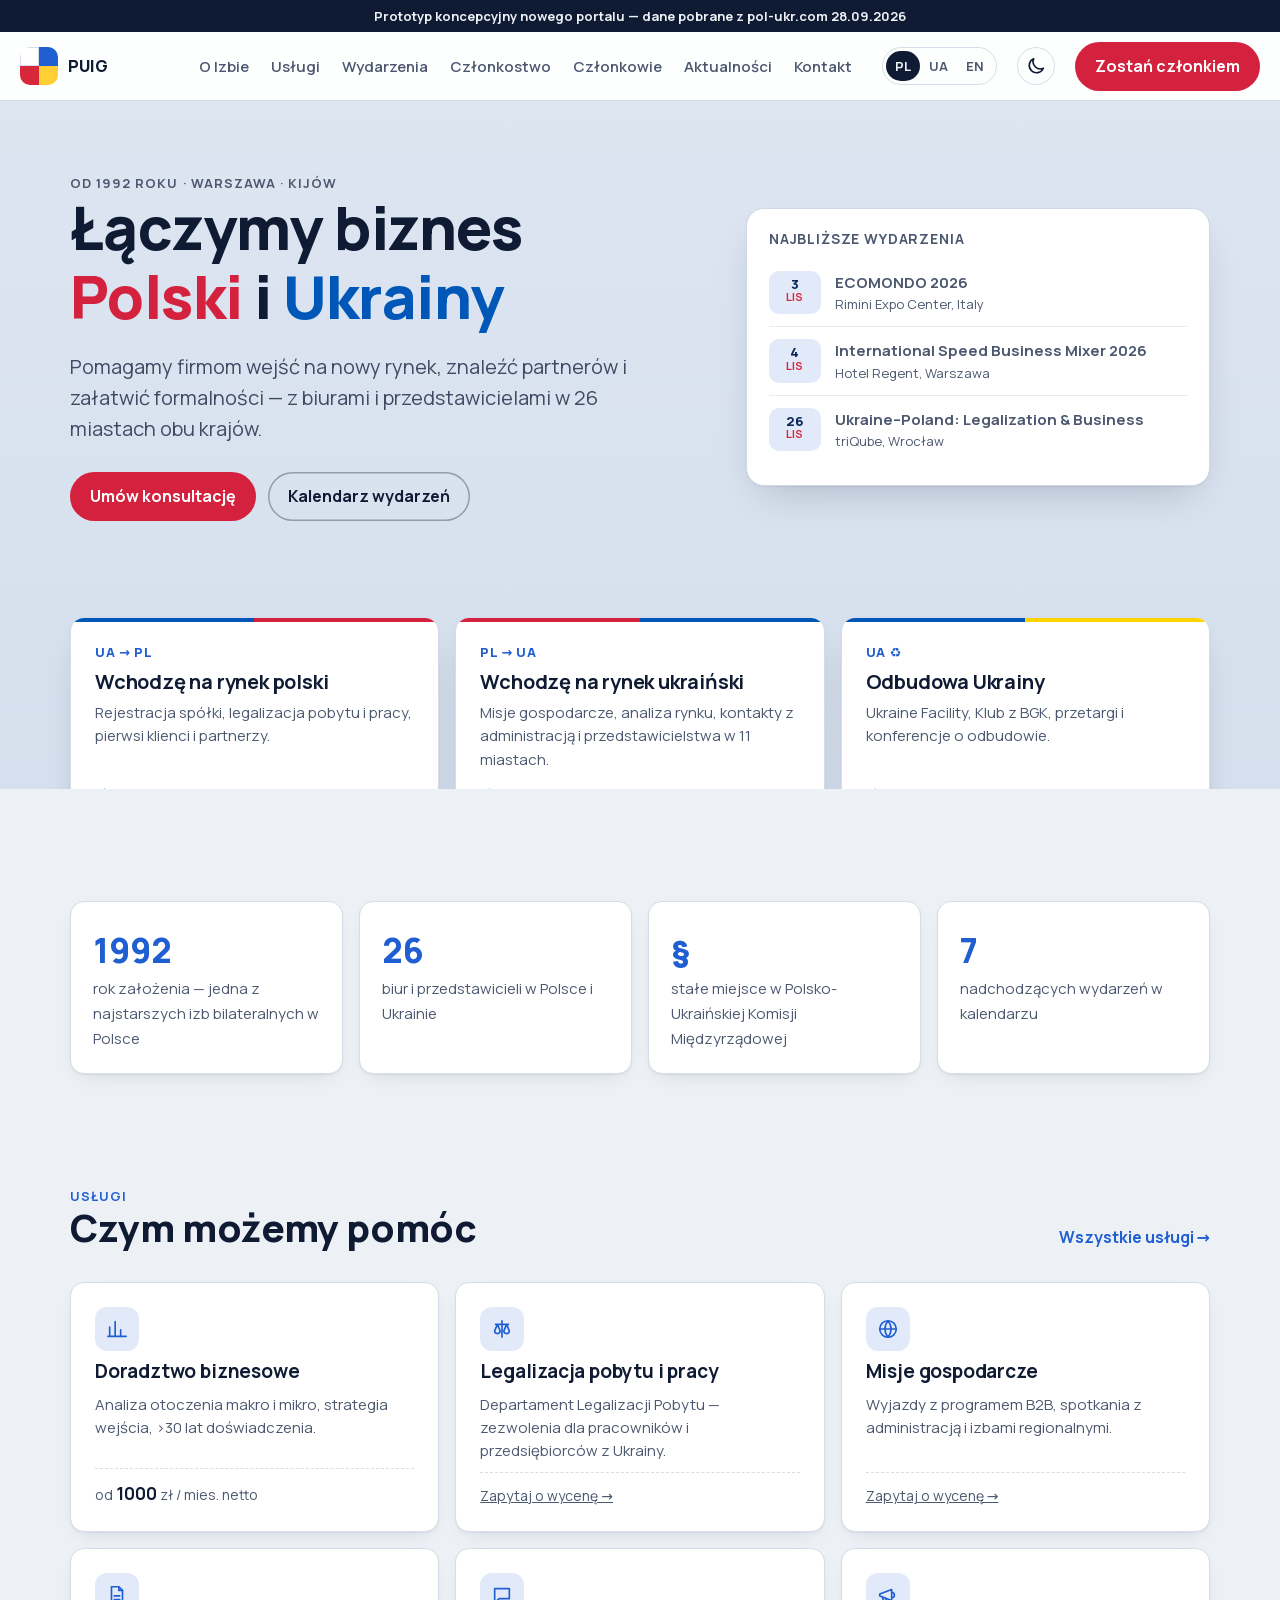
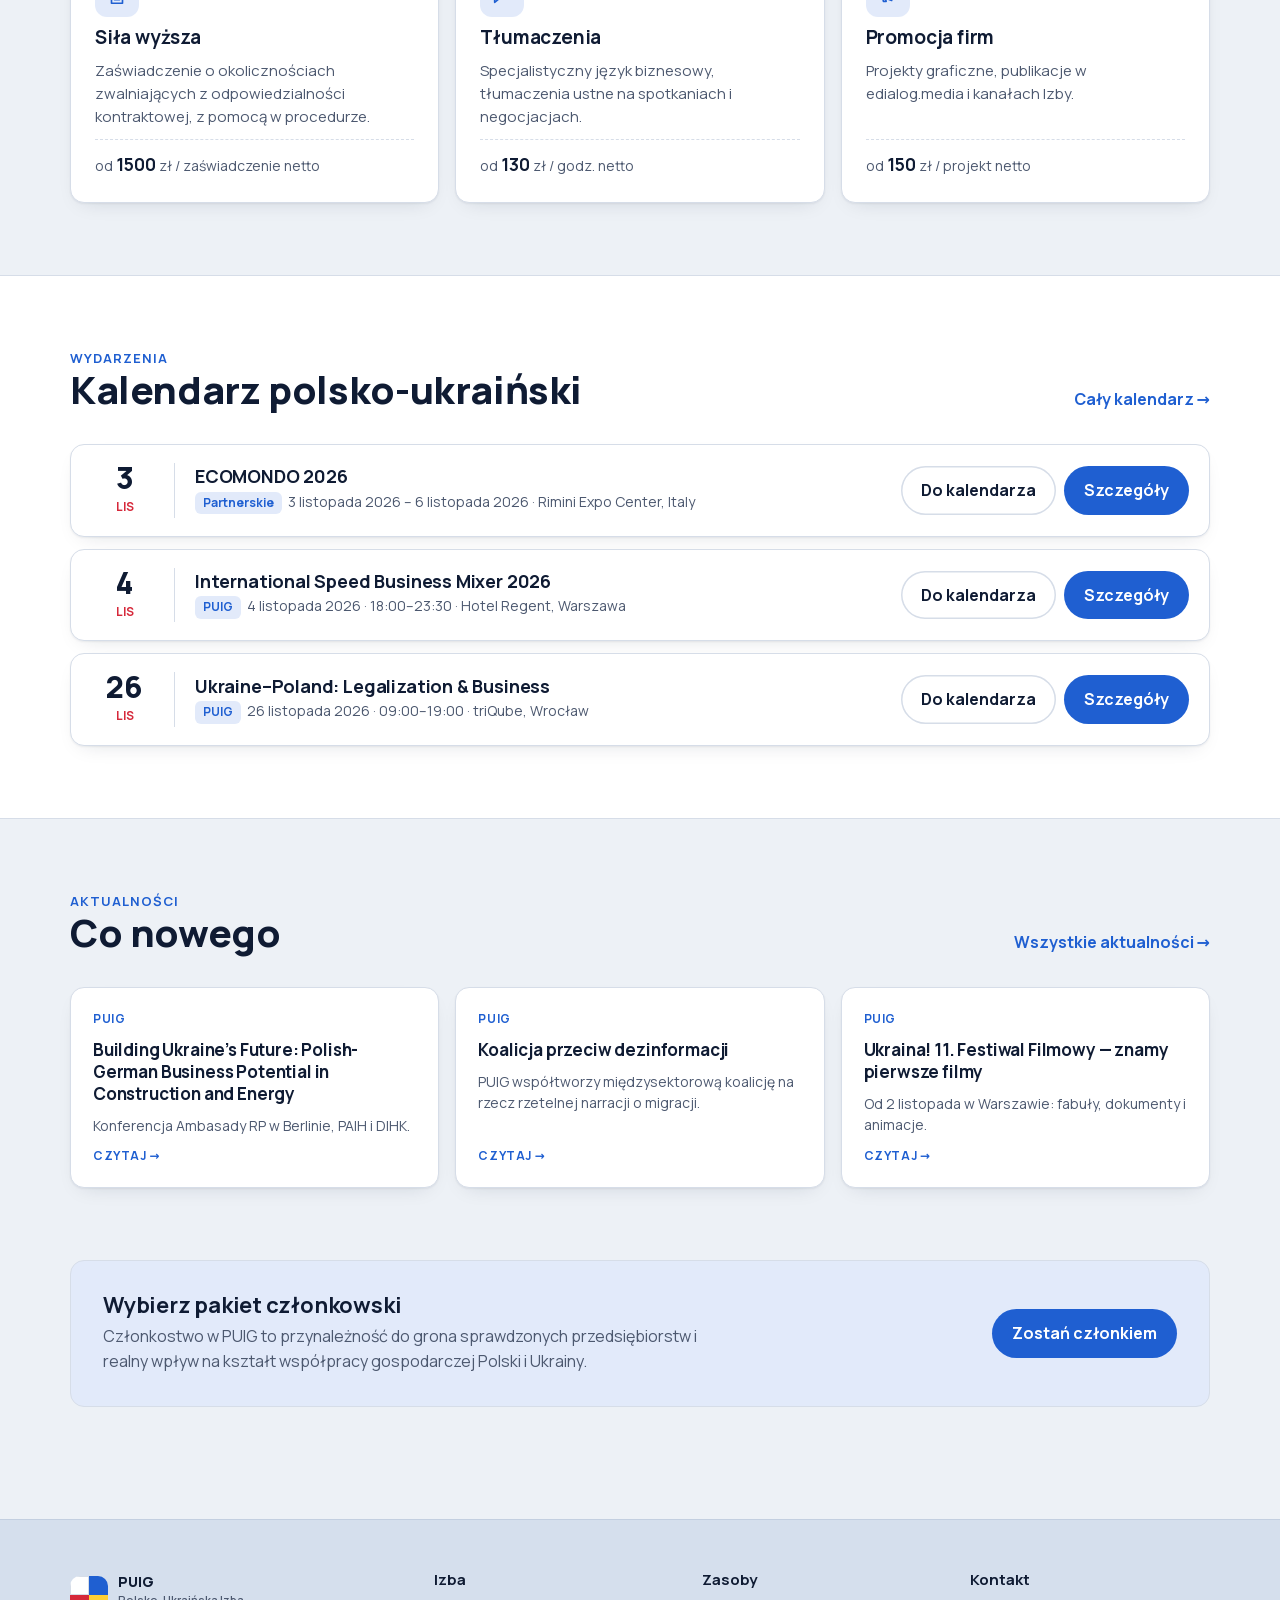
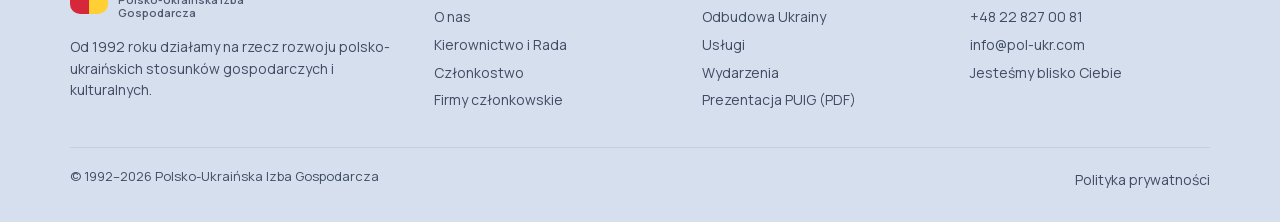
==== commit 86295097: "Balance Polish and Ukrainian identity: red CTAs, two-colour hero title and path stripes, neutral pro" ====
--- a/index.html
+++ b/index.html
@@ -21,7 +21,7 @@
       <div class="eyebrow" data-i="heroEyebrow"></div>
       <h1 data-i-html="heroTitle"></h1>
       <p class="lead" data-i="heroLead"></p>
-      <div class="hero-ctas"><a href="kontakt.html" class="btn btn-gold" data-i="heroCta1"></a><a href="wydarzenia.html" class="btn btn-ghost" data-i="heroCta2"></a></div>
+      <div class="hero-ctas"><a href="kontakt.html" class="btn btn-cta" data-i="heroCta1"></a><a href="wydarzenia.html" class="btn btn-ghost" data-i="heroCta2"></a></div>
     </div>
     <div class="hero-card"><h3 data-i="nextEvents"></h3><div id="heroEvents"></div></div>
   </div>
--- a/assets/style.css
+++ b/assets/style.css
@@ -9,33 +9,36 @@
 html.loading body{opacity:0}
 body{transition:opacity .12s ease-out}
 :root{
-  --bg:#f7f8fb; --surface:#fff; --ink:#0f1b33; --muted:#5a6680; --line:#e3e7ef;
-  --navy:#0b2a5b; --blue:#1f5fd1; --sky:#e8f0ff; --gold:#ffcf33; --gold-ink:#5c4700; --red:#d6283a;
-  --radius:14px; --shadow:0 1px 2px rgba(15,27,51,.05),0 10px 28px -14px rgba(15,27,51,.16);
-  --hero-bg:radial-gradient(900px 480px at 88% -10%,rgba(31,95,209,.16),transparent 62%),radial-gradient(760px 420px at -5% 115%,rgba(255,207,51,.28),transparent 60%),linear-gradient(180deg,#f5f8fe,#e9eff9);
-  --hero-ink:#0f1b33; --hero-muted:#46536d; --hero-em:#1f5fd1; --hero-em-mark:linear-gradient(transparent 64%,rgba(255,207,51,.6) 64%,rgba(255,207,51,.6) 92%,transparent 92%);
-  --hero-eyebrow:#1f5fd1; --hero-card:#fff; --hero-card-line:#e3e7ef; --hero-card-shadow:0 1px 2px rgba(15,27,51,.05),0 18px 40px -18px rgba(15,27,51,.25); --hero-card-head:#5a6680; --hero-sep:#edf0f5;
-  --date-bg:#eef3ff; --date-ink:#0b2a5b; --ghost-ink:#0f1b33; --ghost-line:rgba(15,27,51,.22); --crumb:#5a6680; --crumb-hover:#0f1b33;
-  --foot-bg:#eef2f8; --foot-ink:#46536d; --foot-head:#0f1b33; --foot-hover:#1f5fd1; --foot-line:#dbe2ee; --foot-sub:#5a6680;
+  --bg:#edf1f6; --surface:#fff; --ink:#0f1b33; --muted:#4c586f; --line:#d6dde8;
+  --navy:#0b2a5b; --blue:#1f5fd1; --sky:#e2eafa; --gold:#ffcf33; --gold-ink:#5c4700; --red:#d6283a;
+  --pl:#d4213d; --ua:#0057b7; --ua-gold:#ffd500; --cta:#d4213d; --cta-hover:#b81a33;
+  --radius:14px; --shadow:0 1px 2px rgba(15,27,51,.06),0 8px 22px -12px rgba(15,27,51,.18);
+  --hero-bg:linear-gradient(180deg,#dde5f1,#d5dfed);
+  --hero-ink:#0f1b33; --hero-muted:#3f4b63; --hero-pl:#d4213d; --hero-ua:#0057b7; --hero-em-mark:none;
+  --hero-eyebrow:#4c586f; --hero-card:#fff; --hero-card-line:#cfd8e6; --hero-card-shadow:0 1px 2px rgba(15,27,51,.05),0 18px 40px -18px rgba(15,27,51,.25); --hero-card-head:#4c586f; --hero-sep:#e6ebf2;
+  --date-bg:#e2eafa; --date-ink:#0b2a5b; --ghost-ink:#0f1b33; --ghost-line:rgba(15,27,51,.35); --crumb:#4c586f; --crumb-hover:#0f1b33;
+  --foot-bg:#d5dfed; --foot-ink:#3f4b63; --foot-head:#0f1b33; --foot-hover:#1f5fd1; --foot-line:#c3cfe0; --foot-sub:#4c586f;
   --path-shadow:0 1px 2px rgba(15,27,51,.05),0 16px 36px -16px rgba(15,27,51,.22); --on-blue:#fff;
 }
 @media (prefers-color-scheme:dark){:root:not([data-theme="light"]){
   --bg:#0b1220; --surface:#121b2e; --ink:#e8edf7; --muted:#9aa6bf; --line:#23304a;
   --navy:#0a1a38; --blue:#6a9cff; --sky:#17243d; --gold:#ffd54d; --gold-ink:#ffe59a; --red:#ff6b7a;
+  --pl:#ff5d71; --ua:#5b93ff; --ua-gold:#ffd54d; --cta:#e0364f; --cta-hover:#ef4a62;
   --shadow:0 1px 2px rgba(0,0,0,.3),0 8px 24px rgba(0,0,0,.25);
-  --hero-bg:radial-gradient(1200px 500px at 85% -10%,#1f5fd1 0,transparent 60%),linear-gradient(160deg,#0b2a5b,#081b3d);
-  --hero-ink:#fff; --hero-muted:#c9d6f2; --hero-em:#ffcf33; --hero-em-mark:none;
-  --hero-eyebrow:#ffcf33; --hero-card:rgba(255,255,255,.06); --hero-card-line:rgba(255,255,255,.14); --hero-card-shadow:none; --hero-card-head:#aebfe3; --hero-sep:rgba(255,255,255,.1);
+  --hero-bg:radial-gradient(1100px 480px at 88% -10%,rgba(31,95,209,.85) 0,transparent 60%),radial-gradient(900px 420px at -5% 115%,rgba(214,40,58,.32) 0,transparent 60%),linear-gradient(160deg,#0b2a5b,#081b3d);
+  --hero-ink:#fff; --hero-muted:#c9d6f2; --hero-pl:#ff6b7a; --hero-ua:#ffd54d; --hero-em-mark:none;
+  --hero-eyebrow:#aebfe3; --hero-card:rgba(255,255,255,.06); --hero-card-line:rgba(255,255,255,.14); --hero-card-shadow:none; --hero-card-head:#aebfe3; --hero-sep:rgba(255,255,255,.1);
   --date-bg:#fff; --date-ink:#0b2a5b; --ghost-ink:#fff; --ghost-line:rgba(255,255,255,.5); --crumb:#aebfe3; --crumb-hover:#fff;
   --foot-bg:#0a1a38; --foot-ink:#c9d6f2; --foot-head:#fff; --foot-hover:#fff; --foot-line:rgba(255,255,255,.12); --foot-sub:#aebfe3;
   --path-shadow:0 12px 32px rgba(0,0,0,.18); --on-blue:#0b1220;}}
 :root[data-theme="dark"]{
   --bg:#0b1220; --surface:#121b2e; --ink:#e8edf7; --muted:#9aa6bf; --line:#23304a;
   --navy:#0a1a38; --blue:#6a9cff; --sky:#17243d; --gold:#ffd54d; --gold-ink:#ffe59a; --red:#ff6b7a;
+  --pl:#ff5d71; --ua:#5b93ff; --ua-gold:#ffd54d; --cta:#e0364f; --cta-hover:#ef4a62;
   --shadow:0 1px 2px rgba(0,0,0,.3),0 8px 24px rgba(0,0,0,.25);
-  --hero-bg:radial-gradient(1200px 500px at 85% -10%,#1f5fd1 0,transparent 60%),linear-gradient(160deg,#0b2a5b,#081b3d);
-  --hero-ink:#fff; --hero-muted:#c9d6f2; --hero-em:#ffcf33; --hero-em-mark:none;
-  --hero-eyebrow:#ffcf33; --hero-card:rgba(255,255,255,.06); --hero-card-line:rgba(255,255,255,.14); --hero-card-shadow:none; --hero-card-head:#aebfe3; --hero-sep:rgba(255,255,255,.1);
+  --hero-bg:radial-gradient(1100px 480px at 88% -10%,rgba(31,95,209,.85) 0,transparent 60%),radial-gradient(900px 420px at -5% 115%,rgba(214,40,58,.32) 0,transparent 60%),linear-gradient(160deg,#0b2a5b,#081b3d);
+  --hero-ink:#fff; --hero-muted:#c9d6f2; --hero-pl:#ff6b7a; --hero-ua:#ffd54d; --hero-em-mark:none;
+  --hero-eyebrow:#aebfe3; --hero-card:rgba(255,255,255,.06); --hero-card-line:rgba(255,255,255,.14); --hero-card-shadow:none; --hero-card-head:#aebfe3; --hero-sep:rgba(255,255,255,.1);
   --date-bg:#fff; --date-ink:#0b2a5b; --ghost-ink:#fff; --ghost-line:rgba(255,255,255,.5); --crumb:#aebfe3; --crumb-hover:#fff;
   --foot-bg:#0a1a38; --foot-ink:#c9d6f2; --foot-head:#fff; --foot-hover:#fff; --foot-line:rgba(255,255,255,.12); --foot-sub:#aebfe3;
   --path-shadow:0 12px 32px rgba(0,0,0,.18); --on-blue:#0b1220;}
@@ -48,6 +51,7 @@
 .btn{display:inline-flex;align-items:center;gap:8px;padding:12px 20px;border-radius:999px;font-weight:700;text-decoration:none;border:0;cursor:pointer;font:inherit;font-weight:700;transition:transform .15s,background .15s}
 .btn:hover{transform:translateY(-1px)}
 .btn-gold{background:var(--gold);color:#1b1400}
+.btn-cta{background:var(--cta);color:#fff}.btn-cta:hover{background:var(--cta-hover)}
 .btn-ghost{background:transparent;color:var(--ghost-ink);box-shadow:inset 0 0 0 1.5px var(--ghost-line)}
 .btn-blue{background:var(--blue);color:var(--on-blue)}
 .btn-line{background:transparent;color:var(--ink);box-shadow:inset 0 0 0 1.5px var(--line)}
@@ -86,28 +90,29 @@
 .hdr.collapsed nav.main{display:none;position:absolute;top:68px;left:0;right:0;flex-direction:column;background:var(--surface);padding:12px 16px 20px;border-bottom:1px solid var(--line)}
 .hdr.collapsed nav.main.open{display:flex}
 .hdr.collapsed .menu-btn{display:block}
-.hdr.collapsed .btn-gold{display:none}
+.hdr.collapsed .btn-cta{display:none}
 @media (max-width:520px){.hdr .logo small{display:none}}
 
 /* hero */
 .hero{background:var(--hero-bg);color:var(--hero-ink);padding:72px 0 0;overflow:hidden}
 .hero-grid{display:grid;grid-template-columns:1.15fr .85fr;gap:48px;align-items:center}
 .hero h1{font-size:clamp(34px,5.2vw,60px);font-weight:800}
-.hero h1 em{font-style:normal;color:var(--hero-em);background:var(--hero-em-mark);-webkit-box-decoration-break:clone;box-decoration-break:clone;padding:0 .04em}
+.hero h1 em{font-style:normal}.hero h1 em.pl{color:var(--hero-pl)}.hero h1 em.ua{color:var(--hero-ua)}
 .hero .eyebrow{color:var(--hero-eyebrow)}
 .hero p.lead{font-size:clamp(17px,1.6vw,20px);color:var(--hero-muted);margin:20px 0 28px;max-width:560px}
 .hero-ctas{display:flex;gap:12px;flex-wrap:wrap}
 .hero-card{background:var(--hero-card);border:1px solid var(--hero-card-line);box-shadow:var(--hero-card-shadow);border-radius:18px;padding:22px}
 .hero-card h3{font-size:14px;letter-spacing:.06em;text-transform:uppercase;color:var(--hero-card-head);margin-bottom:12px}
 .next-ev{display:flex;gap:14px;padding:12px 0;border-top:1px solid var(--hero-sep);text-decoration:none;color:var(--hero-ink)}
-.next-ev:hover b{color:var(--hero-em)}
+.next-ev:hover b{text-decoration:underline}
 .next-ev:first-of-type{border-top:0}
 .next-ev .d{flex:none;width:52px;text-align:center;background:var(--date-bg);color:var(--date-ink);border-radius:10px;padding:6px 0;font-weight:800;line-height:1.1}
 .next-ev .d small{display:block;font-size:11px;font-weight:700;text-transform:uppercase;color:var(--red)}
 .next-ev b{display:block;font-size:15px}.next-ev span{font-size:13px;color:var(--hero-card-head)}
 .paths{display:grid;grid-template-columns:repeat(3,1fr);gap:16px;margin-top:56px;transform:translateY(40px)}
 .path{background:var(--surface);color:var(--ink);border-radius:var(--radius);padding:24px;text-decoration:none;box-shadow:var(--path-shadow);display:flex;flex-direction:column;gap:8px;border:1px solid var(--line);transition:transform .15s}
-.path{border-top:4px solid var(--blue)}.path:nth-child(2){border-top-color:var(--red)}.path:nth-child(3){border-top-color:var(--gold)}
+.path{position:relative;overflow:hidden}.path::before{content:"";position:absolute;left:0;right:0;top:0;height:4px;background:linear-gradient(90deg,var(--ua) 50%,var(--pl) 50%)}
+.path:nth-child(2)::before{background:linear-gradient(90deg,var(--pl) 50%,var(--ua) 50%)}.path:nth-child(3)::before{background:linear-gradient(90deg,var(--ua) 50%,var(--ua-gold) 50%)}
 .path:hover{box-shadow:var(--path-shadow),0 0 0 1px var(--blue)}
 .path:hover{transform:translateY(-3px)}
 .path .flag{font-size:13px;font-weight:800;color:var(--blue);letter-spacing:.05em}
@@ -157,7 +162,7 @@
 .pkg .btn{margin-top:auto;justify-content:center}
 .steps{display:grid;grid-template-columns:repeat(3,1fr);gap:16px;margin-top:24px}
 .step{padding:18px 20px;display:flex;gap:14px;align-items:flex-start}
-.step .n{flex:none;width:32px;height:32px;border-radius:50%;background:var(--gold);color:#1b1400;display:grid;place-items:center;font-weight:800}
+.step .n{flex:none;width:32px;height:32px;border-radius:50%;background:var(--sky);color:var(--blue);display:grid;place-items:center;font-weight:800}
 .step p{margin:0;font-size:15px}
 @media (max-width:900px){.mem-grid,.steps{grid-template-columns:1fr}}
 
@@ -214,7 +219,7 @@
 footer .logo{color:var(--foot-head)}footer .logo small{color:var(--foot-sub)}
 footer .legal{border-top:1px solid var(--foot-line);margin-top:32px;padding-top:18px;font-size:13px;display:flex;justify-content:space-between;gap:12px;flex-wrap:wrap}
 @media (max-width:800px){.foot{grid-template-columns:1fr 1fr}}
-.proto{background:var(--gold);color:#1b1400;text-align:center;font-size:13px;font-weight:700;padding:6px 12px}
+.proto{background:var(--ink);color:var(--bg);text-align:center;font-size:13px;font-weight:700;padding:6px 12px}
 .sr{position:absolute;width:1px;height:1px;overflow:hidden;clip:rect(0 0 0 0)}
 
 /* subpages */
